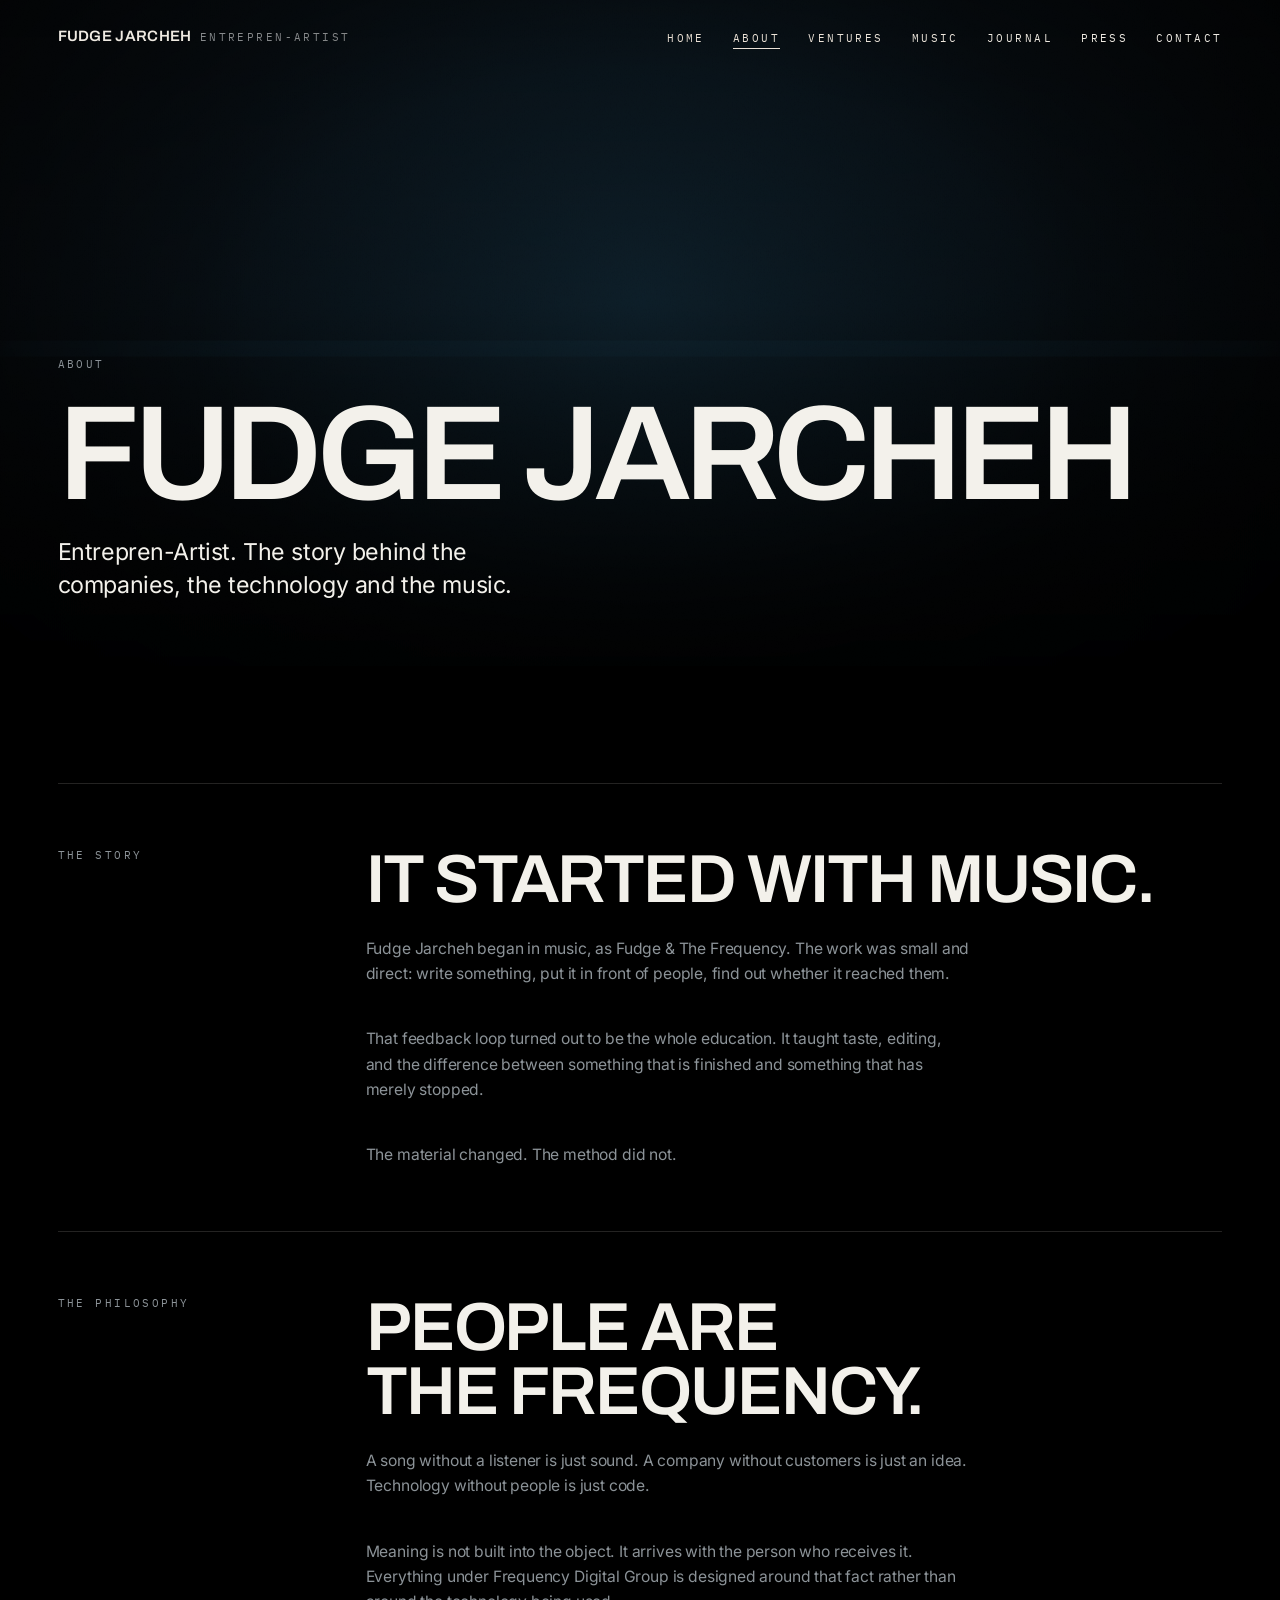
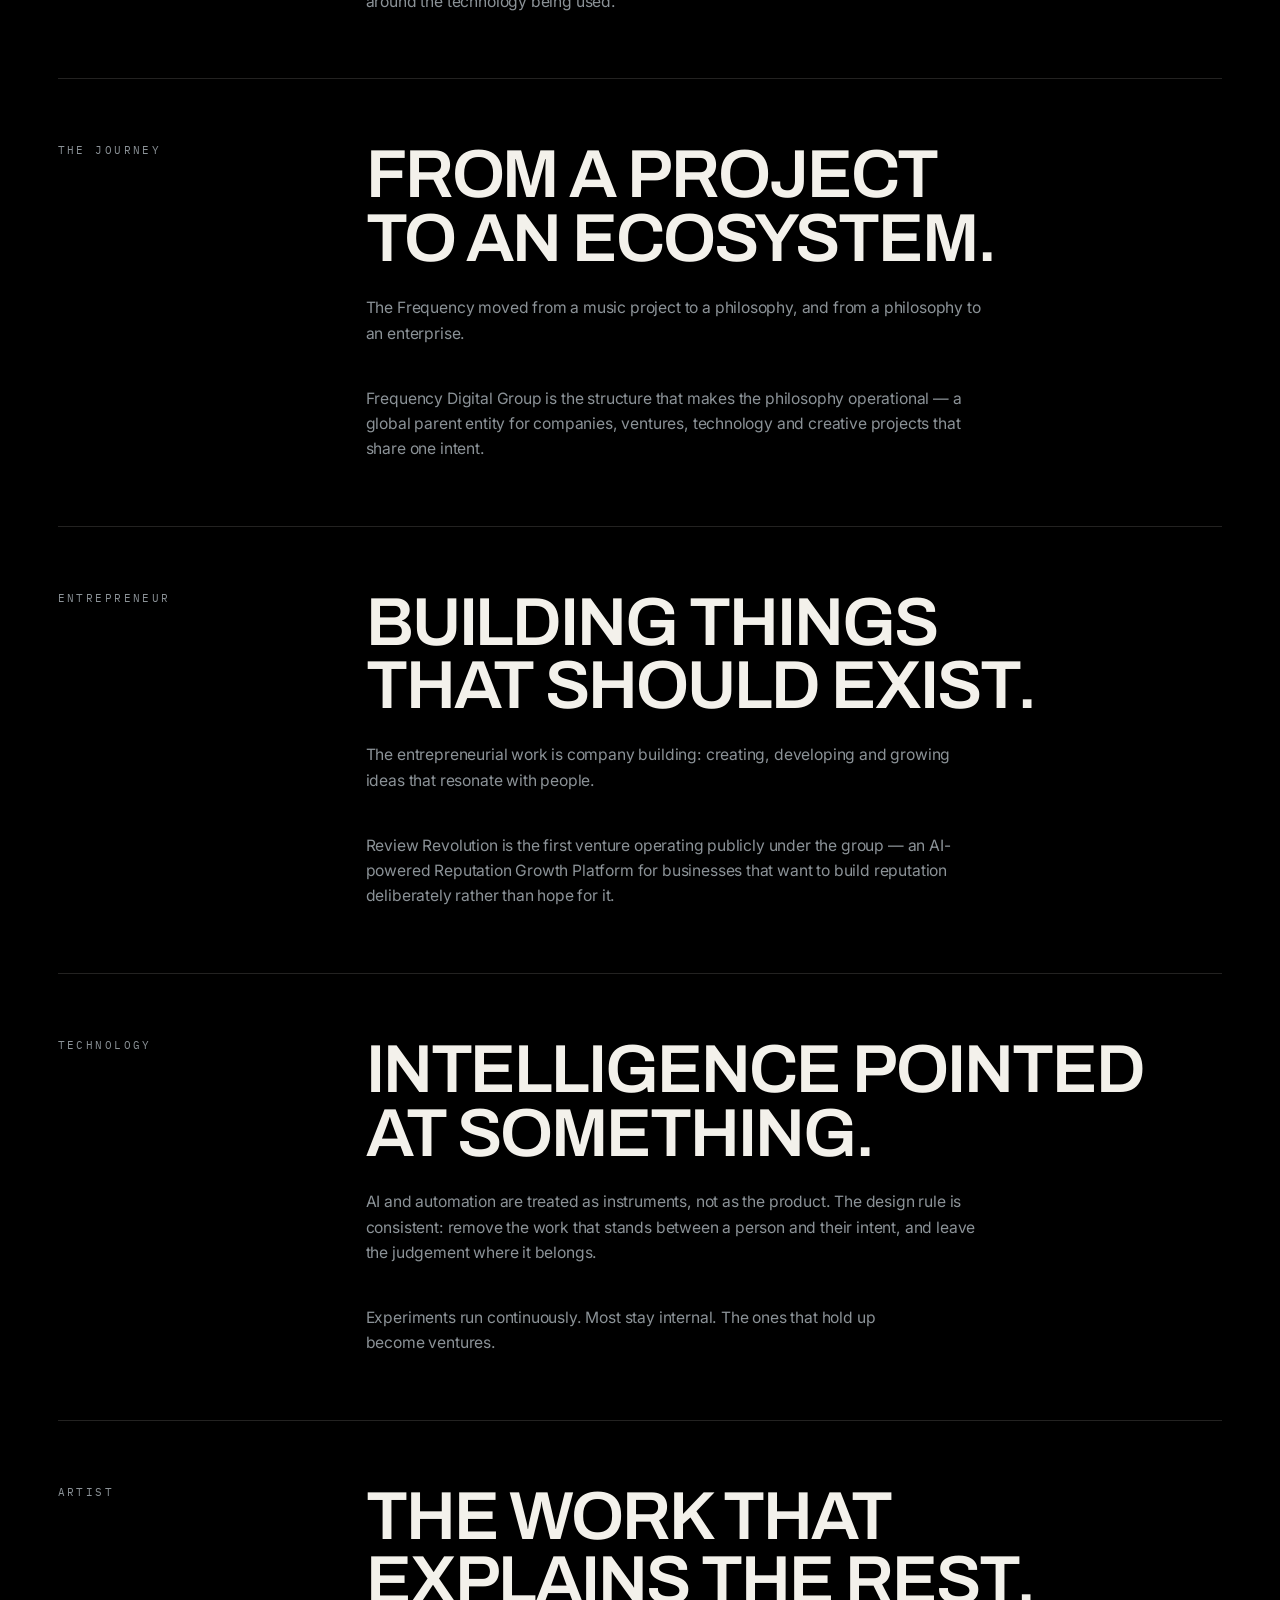
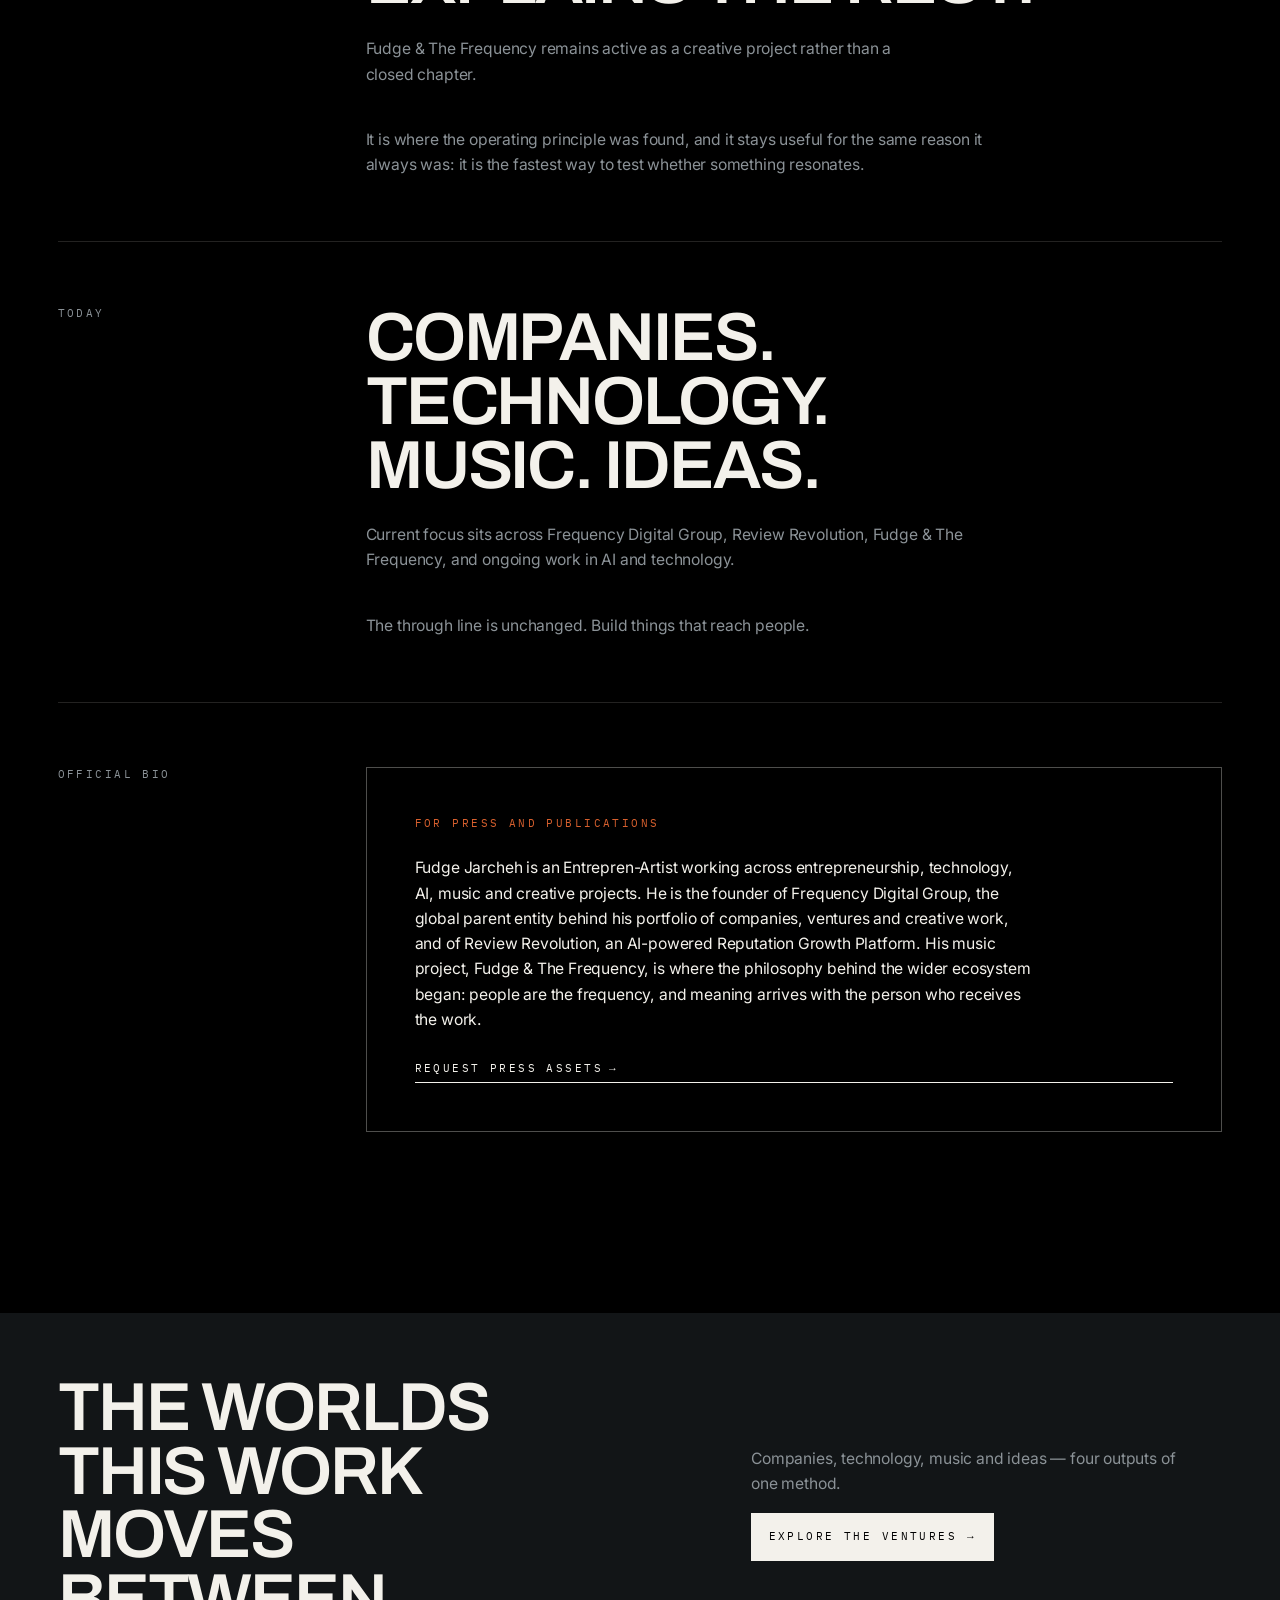
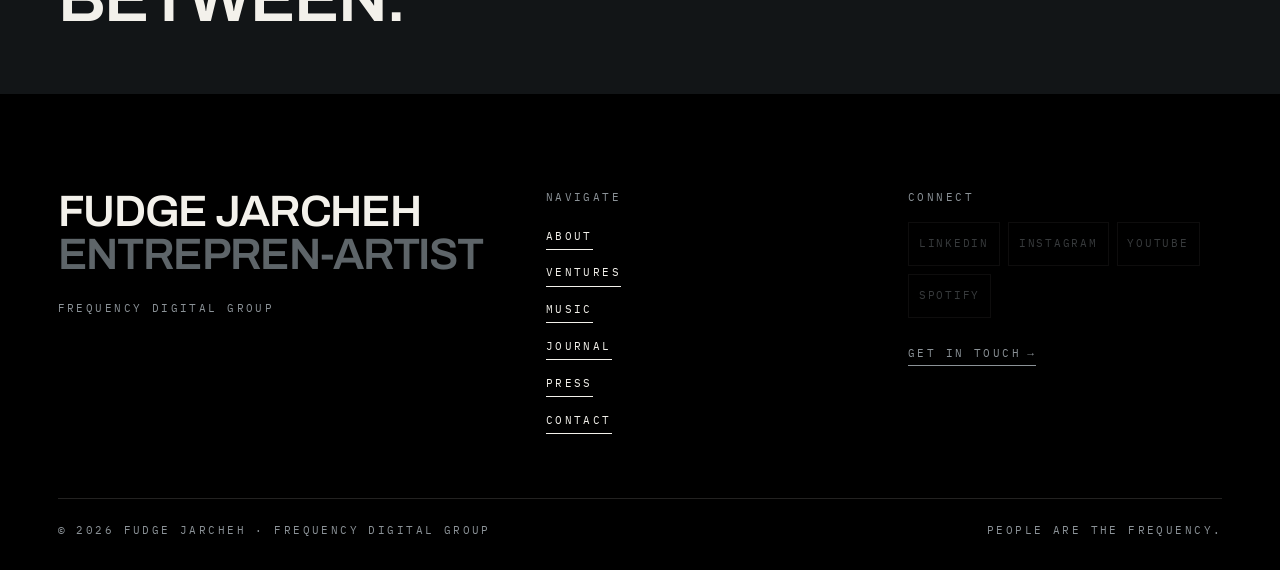
==== pages/about.html @ c8c9bfc3 "Build fudgejarcheh.com: cinematic scroll-driven site A complete static implementation of the FudgeJa" ====
<!DOCTYPE html>
<html lang="en">
<head>
<meta charset="utf-8">
<meta name="viewport" content="width=device-width, initial-scale=1, viewport-fit=cover">
<title>About — Fudge Jarcheh | Entrepren-Artist</title>
<meta name="description" content="The editorial biography of Fudge Jarcheh: the story, the philosophy, the journey from music to Frequency Digital Group, and the work happening today.">
<link rel="canonical" href="https://fudgejarcheh.com/pages/about.html">
<meta name="theme-color" content="#000000">

<meta property="og:type" content="website">
<meta property="og:site_name" content="Fudge Jarcheh">
<meta property="og:title" content="About — Fudge Jarcheh | Entrepren-Artist">
<meta property="og:description" content="The editorial biography of Fudge Jarcheh: the story, the philosophy, the journey from music to Frequency Digital Group, and the work happening today.">
<meta property="og:url" content="https://fudgejarcheh.com/pages/about.html">
<meta property="og:image" content="https://fudgejarcheh.com/assets/images/head-about.svg">
<meta name="twitter:card" content="summary_large_image">
<meta name="twitter:title" content="About — Fudge Jarcheh | Entrepren-Artist">
<meta name="twitter:description" content="The editorial biography of Fudge Jarcheh: the story, the philosophy, the journey from music to Frequency Digital Group, and the work happening today.">
<meta name="twitter:image" content="https://fudgejarcheh.com/assets/images/head-about.svg">

<link rel="icon" href="../assets/icons/favicon.svg" type="image/svg+xml">
<link rel="apple-touch-icon" href="../assets/icons/mark.svg">
<link rel="manifest" href="../site.webmanifest">

<link rel="preload" as="font" type="font/woff2" href="../assets/fonts/archivo-latin.woff2" crossorigin>
<link rel="preload" as="font" type="font/woff2" href="../assets/fonts/inter-latin.woff2" crossorigin>
<link rel="stylesheet" href="../css/fonts.css">

<link rel="stylesheet" href="../css/tokens.css">
<link rel="stylesheet" href="../css/base.css">
<link rel="stylesheet" href="../css/cinema.css">
<link rel="stylesheet" href="../css/components.css">
<script type="application/ld+json">
{"@context":"https://schema.org","@type":"ProfilePage","mainEntity":{"@type":"Person","name":"Fudge Jarcheh","jobTitle":"Entrepren-Artist","url":"https://fudgejarcheh.com/","description":"Entrepren-Artist working across entrepreneurship, technology, AI, music and creative projects.","worksFor":{"@type":"Organization","name":"Frequency Digital Group"}}}
</script>
</head>
<body>

<a class="skip-link" href="#main">Skip to content</a>
<div class="grain" aria-hidden="true"></div>

<header class="nav" data-nav></header>

<main id="main">
<section class="pagehead" aria-labelledby="page-title">
  <div class="pagehead__bg" data-parallax="0.10">
    <img src="../assets/images/head-about.svg" alt="Cool blue light crossing a dark field, split by a single horizontal band." loading="eager" fetchpriority="high" decoding="async" width="1920" height="1200">
  </div>
  <div class="pagehead__inner wrap">
    <p class="t-meta">About</p>
    <h1 class="t-display" id="page-title" data-split="lines" style="margin-block:var(--s-5)">Fudge Jarcheh</h1>
    <p class="t-lead">Entrepren-Artist. The story behind the companies, the technology and the music.</p>
  </div>
</section>

<section class="section">
  <div class="wrap">
      <section class="chapter" id="story">
    <div class="chapter__label"><p class="t-meta">The Story</p></div>
    <div class="chapter__body">
      <h2 class="t-h2" data-reveal>It started with music.</h2>
      <p class="t-body" data-reveal>Fudge Jarcheh began in music, as Fudge &amp; The Frequency. The work was small and direct: write something, put it in front of people, find out whether it reached them.</p><p class="t-body" data-reveal>That feedback loop turned out to be the whole education. It taught taste, editing, and the difference between something that is finished and something that has merely stopped.</p><p class="t-body" data-reveal>The material changed. The method did not.</p>
    </div>
  </section>
  <section class="chapter" id="philosophy">
    <div class="chapter__label"><p class="t-meta">The Philosophy</p></div>
    <div class="chapter__body">
      <h2 class="t-h2" data-reveal>People are the frequency.</h2>
      <p class="t-body" data-reveal>A song without a listener is just sound. A company without customers is just an idea. Technology without people is just code.</p><p class="t-body" data-reveal>Meaning is not built into the object. It arrives with the person who receives it. Everything under Frequency Digital Group is designed around that fact rather than around the technology being used.</p>
    </div>
  </section>
  <section class="chapter" id="journey">
    <div class="chapter__label"><p class="t-meta">The Journey</p></div>
    <div class="chapter__body">
      <h2 class="t-h2" data-reveal>From a project to an ecosystem.</h2>
      <p class="t-body" data-reveal>The Frequency moved from a music project to a philosophy, and from a philosophy to an enterprise.</p><p class="t-body" data-reveal>Frequency Digital Group is the structure that makes the philosophy operational — a global parent entity for companies, ventures, technology and creative projects that share one intent.</p>
    </div>
  </section>
  <section class="chapter" id="entrepreneur">
    <div class="chapter__label"><p class="t-meta">Entrepreneur</p></div>
    <div class="chapter__body">
      <h2 class="t-h2" data-reveal>Building things that should exist.</h2>
      <p class="t-body" data-reveal>The entrepreneurial work is company building: creating, developing and growing ideas that resonate with people.</p><p class="t-body" data-reveal>Review Revolution is the first venture operating publicly under the group — an AI-powered Reputation Growth Platform for businesses that want to build reputation deliberately rather than hope for it.</p>
    </div>
  </section>
  <section class="chapter" id="technology">
    <div class="chapter__label"><p class="t-meta">Technology</p></div>
    <div class="chapter__body">
      <h2 class="t-h2" data-reveal>Intelligence pointed at something.</h2>
      <p class="t-body" data-reveal>AI and automation are treated as instruments, not as the product. The design rule is consistent: remove the work that stands between a person and their intent, and leave the judgement where it belongs.</p><p class="t-body" data-reveal>Experiments run continuously. Most stay internal. The ones that hold up become ventures.</p>
    </div>
  </section>
  <section class="chapter" id="artist">
    <div class="chapter__label"><p class="t-meta">Artist</p></div>
    <div class="chapter__body">
      <h2 class="t-h2" data-reveal>The work that explains the rest.</h2>
      <p class="t-body" data-reveal>Fudge &amp; The Frequency remains active as a creative project rather than a closed chapter.</p><p class="t-body" data-reveal>It is where the operating principle was found, and it stays useful for the same reason it always was: it is the fastest way to test whether something resonates.</p>
    </div>
  </section>
  <section class="chapter" id="today">
    <div class="chapter__label"><p class="t-meta">Today</p></div>
    <div class="chapter__body">
      <h2 class="t-h2" data-reveal>Companies. Technology. Music. Ideas.</h2>
      <p class="t-body" data-reveal>Current focus sits across Frequency Digital Group, Review Revolution, Fudge &amp; The Frequency, and ongoing work in AI and technology.</p><p class="t-body" data-reveal>The through line is unchanged. Build things that reach people.</p>
    </div>
  </section>

    <div class="chapter" id="official-bio">
      <div class="chapter__label"><p class="t-meta">Official Bio</p></div>
      <div class="chapter__body">
        <div class="bio-box" data-reveal>
          <p class="t-meta t-meta--accent">For press and publications</p>
          <p class="t-body" style="color:var(--fg)">Fudge Jarcheh is an Entrepren-Artist working across entrepreneurship, technology, AI, music and creative projects. He is the founder of Frequency Digital Group, the global parent entity behind his portfolio of companies, ventures and creative work, and of Review Revolution, an AI-powered Reputation Growth Platform. His music project, Fudge &amp; The Frequency, is where the philosophy behind the wider ecosystem began: people are the frequency, and meaning arrives with the person who receives the work.</p>
          <a class="link" href="contact.html" data-mail="Press">Request press assets <span aria-hidden="true">&#8594;</span></a>
        </div>
      </div>
    </div>
  </div>
</section>

<section class="section section--tight surface-charcoal">
  <div class="wrap">
    <div class="grid" style="align-items:center">
      <h2 class="t-h2" style="grid-column:1 / span 6" data-reveal>The worlds this work moves between.</h2>
      <div style="grid-column:8 / span 5;display:grid;gap:var(--s-4);justify-items:start" data-reveal>
        <p class="t-body">Companies, technology, music and ideas — four outputs of one method.</p>
        <a class="btn" href="ventures.html">Explore the ventures <span class="btn__arrow" aria-hidden="true">&#8594;</span></a>
      </div>
    </div>
  </div>
</section>

</main>

<footer class="footer" data-footer></footer>

<script src="../data/content.js"></script>
<script src="../js/engine.js" defer></script>
<script src="../js/site.js" defer></script>
</body>
</html>
---- css/fonts.css ----
/* ============================================================
   FUDGE JARCHEH — SELF-HOSTED TYPEFACES
   Archivo and Inter (variable, full weight axis) and IBM Plex
   Mono — all SIL Open Font License 1.1. Latin + latin-ext
   subsets only, served from this project so the site carries no
   external font dependency and costs no extra connection on
   first paint. font-display: swap keeps text visible throughout.
   ============================================================ */

/* Archivo 100 900 — latin-ext */
@font-face {
  font-family: 'Archivo';
  font-style: normal;
  font-weight: 100 900;
  font-stretch: 100%;
  font-display: swap;
  src: url(../assets/fonts/archivo-latin-ext.woff2) format('woff2');
  unicode-range: U+0100-02BA, U+02BD-02C5, U+02C7-02CC, U+02CE-02D7, U+02DD-02FF, U+0304, U+0308, U+0329, U+1D00-1DBF, U+1E00-1E9F, U+1EF2-1EFF, U+2020, U+20A0-20AB, U+20AD-20C0, U+2113, U+2C60-2C7F, U+A720-A7FF;
}

/* Archivo 100 900 — latin */
@font-face {
  font-family: 'Archivo';
  font-style: normal;
  font-weight: 100 900;
  font-stretch: 100%;
  font-display: swap;
  src: url(../assets/fonts/archivo-latin.woff2) format('woff2');
  unicode-range: U+0000-00FF, U+0131, U+0152-0153, U+02BB-02BC, U+02C6, U+02DA, U+02DC, U+0304, U+0308, U+0329, U+2000-206F, U+20AC, U+2122, U+2191, U+2193, U+2212, U+2215, U+FEFF, U+FFFD;
}

/* IBM Plex Mono 400 — latin-ext */
@font-face {
  font-family: 'IBM Plex Mono';
  font-style: normal;
  font-weight: 400;
  font-display: swap;
  src: url(../assets/fonts/ibm-plex-mono-latin-ext.woff2) format('woff2');
  unicode-range: U+0100-02BA, U+02BD-02C5, U+02C7-02CC, U+02CE-02D7, U+02DD-02FF, U+0304, U+0308, U+0329, U+1D00-1DBF, U+1E00-1E9F, U+1EF2-1EFF, U+2020, U+20A0-20AB, U+20AD-20C0, U+2113, U+2C60-2C7F, U+A720-A7FF;
}

/* IBM Plex Mono 400 — latin */
@font-face {
  font-family: 'IBM Plex Mono';
  font-style: normal;
  font-weight: 400;
  font-display: swap;
  src: url(../assets/fonts/ibm-plex-mono-latin.woff2) format('woff2');
  unicode-range: U+0000-00FF, U+0131, U+0152-0153, U+02BB-02BC, U+02C6, U+02DA, U+02DC, U+0304, U+0308, U+0329, U+2000-206F, U+20AC, U+2122, U+2191, U+2193, U+2212, U+2215, U+FEFF, U+FFFD;
}

/* Inter 100 900 — latin-ext */
@font-face {
  font-family: 'Inter';
  font-style: normal;
  font-weight: 100 900;
  font-display: swap;
  src: url(../assets/fonts/inter-latin-ext.woff2) format('woff2');
  unicode-range: U+0100-02BA, U+02BD-02C5, U+02C7-02CC, U+02CE-02D7, U+02DD-02FF, U+0304, U+0308, U+0329, U+1D00-1DBF, U+1E00-1E9F, U+1EF2-1EFF, U+2020, U+20A0-20AB, U+20AD-20C0, U+2113, U+2C60-2C7F, U+A720-A7FF;
}

/* Inter 100 900 — latin */
@font-face {
  font-family: 'Inter';
  font-style: normal;
  font-weight: 100 900;
  font-display: swap;
  src: url(../assets/fonts/inter-latin.woff2) format('woff2');
  unicode-range: U+0000-00FF, U+0131, U+0152-0153, U+02BB-02BC, U+02C6, U+02DA, U+02DC, U+0304, U+0308, U+0329, U+2000-206F, U+20AC, U+2122, U+2191, U+2193, U+2212, U+2215, U+FEFF, U+FFFD;
}
---- css/tokens.css ----
/* ============================================================
   FUDGE JARCHEH — DESIGN TOKENS
   One coherent colour, type, spacing, motion and depth system.
   ============================================================ */

:root {
  /* ---- Colour: monochrome core -------------------------- */
  --ink:            #000000;
  --ink-90:         #060708;
  --ink-80:         #0B0D0F;
  --charcoal:       #121517;
  --charcoal-2:     #1B1F22;
  --charcoal-3:     #24292D;
  --grey:           #5E6569;
  --grey-2:         #8B9297;
  --grey-3:         #B4BABE;
  --paper:          #F3F1EB;
  --paper-2:        #E6E2D9;
  --paper-3:        #D3CEC3;

  /* ---- Colour: lighting language (imagery, not UI) ------ */
  --ember:          #D8602E;   /* warm rim light */
  --ember-soft:     #E68A5C;
  --signal:         #2C6B8F;   /* deep cinematic blue */
  --signal-deep:    #0E2433;

  /* ---- Semantic ----------------------------------------- */
  --bg:             var(--ink);
  --bg-raised:      var(--charcoal);
  --fg:             var(--paper);
  --fg-muted:       var(--grey-2);
  --fg-faint:       var(--grey);
  --rule:           rgba(243, 241, 235, 0.14);
  --rule-strong:    rgba(243, 241, 235, 0.32);
  --accent:         var(--ember);

  /* Inverted (paper) surfaces */
  --bg-inv:         var(--paper);
  --fg-inv:         var(--ink);
  --fg-inv-muted:   #4A4F53;
  --rule-inv:       rgba(0, 0, 0, 0.16);

  /* ---- Typography --------------------------------------- */
  --font-display: "Archivo", "Helvetica Neue", Helvetica, Arial, sans-serif;
  --font-body:    "Inter", "Helvetica Neue", Helvetica, Arial, sans-serif;
  --font-mono:    "IBM Plex Mono", ui-monospace, SFMono-Regular, Menlo, monospace;

  /* Fluid scale — display is deliberately oversized */
  --t-mega:    clamp(3.4rem, 15.5vw, 15rem);
  --t-display: clamp(2.75rem, 10.5vw, 9.5rem);
  --t-h1:      clamp(2.4rem, 7.6vw, 6.75rem);
  --t-h2:      clamp(1.9rem, 5.4vw, 4.25rem);
  --t-h3:      clamp(1.35rem, 3vw, 2.25rem);
  --t-h4:      clamp(1.1rem, 1.9vw, 1.4rem);
  --t-lead:    clamp(1.05rem, 1.85vw, 1.45rem);
  --t-body:    clamp(0.975rem, 1.05vw, 1.0625rem);
  --t-small:   0.875rem;
  --t-meta:    0.6875rem;

  --lh-display: 0.86;
  --lh-head:    0.94;
  --lh-body:    1.62;

  --tr-display: -0.045em;   /* tight editorial tracking */
  --tr-head:    -0.03em;
  --tr-body:    -0.011em;
  --tr-meta:    0.22em;     /* wide technical caps */

  /* ---- Space (8px rhythm) -------------------------------- */
  --s-1:  0.25rem;  --s-2:  0.5rem;   --s-3:  0.75rem;  --s-4:  1rem;
  --s-5:  1.5rem;   --s-6:  2rem;     --s-7:  3rem;     --s-8:  4rem;
  --s-9:  6rem;     --s-10: 8rem;     --s-11: 12rem;    --s-12: 16rem;

  --section-y: clamp(5rem, 13vh, 11rem);

  /* ---- Measure & gutters -------------------------------- */
  --gutter:     clamp(1.25rem, 4.5vw, 4.5rem);
  --max:        1680px;
  --max-text:   62ch;
  --max-narrow: 46ch;

  /* ---- Radius / border / shadow -------------------------- */
  --r-0: 0px;
  --r-1: 2px;
  --r-2: 4px;
  --border: 1px solid var(--rule);
  --shadow-plate: 0 40px 120px -40px rgba(0, 0, 0, 0.9);
  --shadow-lift:  0 24px 70px -28px rgba(0, 0, 0, 0.85);

  /* ---- Motion ------------------------------------------- */
  --dur-1: 240ms;
  --dur-2: 520ms;
  --dur-3: 900ms;
  --dur-4: 1400ms;
  --ease:       cubic-bezier(0.22, 0.61, 0.36, 1);
  --ease-out:   cubic-bezier(0.16, 1, 0.3, 1);
  --ease-inout: cubic-bezier(0.65, 0, 0.35, 1);
  --ease-film:  cubic-bezier(0.33, 0, 0.12, 1);

  /* ---- Depth (z) ---------------------------------------- */
  --z-stage: 1;
  --z-copy: 4;
  --z-chrome: 40;
  --z-nav: 60;
  --z-menu: 80;
  --z-cursor: 100;

  /* ---- Engine-driven (set by js/engine.js) --------------- */
  --p: 0;      /* scene progress 0..1 */
  --q: 0;      /* ranged element progress 0..1 */
  --vel: 0;    /* smoothed scroll velocity -1..1 */
  --vh: 1vh;   /* stable viewport unit on mobile */

  /* ---- Film grain texture (inline, no binary asset) ------ */
  --grain-url: url("data:image/svg+xml,%3Csvg xmlns='http://www.w3.org/2000/svg' width='220' height='220'%3E%3Cfilter id='n'%3E%3CfeTurbulence type='fractalNoise' baseFrequency='0.82' numOctaves='4' stitchTiles='stitch'/%3E%3CfeColorMatrix type='saturate' values='0'/%3E%3C/filter%3E%3Crect width='220' height='220' filter='url(%23n)'/%3E%3C/svg%3E");
}

/* Tablet / mobile refinements */
@media (max-width: 900px) {
  :root {
    --section-y: clamp(4rem, 10vh, 7rem);
    --tr-display: -0.035em;
  }
}
---- css/base.css ----
/* ============================================================
   FUDGE JARCHEH — BASE / TYPE / LAYOUT / COMPONENTS
   ============================================================ */

*, *::before, *::after { box-sizing: border-box; }

html {
  -webkit-text-size-adjust: 100%;
  scroll-behavior: smooth;
  background: var(--ink);
}
@media (prefers-reduced-motion: reduce) { html { scroll-behavior: auto; } }

body {
  margin: 0;
  background: var(--bg);
  color: var(--fg);
  font-family: var(--font-body);
  font-size: var(--t-body);
  line-height: var(--lh-body);
  letter-spacing: var(--tr-body);
  font-synthesis-weight: none;
  -webkit-font-smoothing: antialiased;
  -moz-osx-font-smoothing: grayscale;
  overflow-x: clip;
}

/* Lock scroll when the mobile menu is open */
body.is-locked { overflow: hidden; }

img, video, svg, canvas { display: block; max-width: 100%; }
img, video { height: auto; }

h1, h2, h3, h4, h5, h6, p, figure, blockquote, ul, ol, dl { margin: 0; }
ul, ol { padding: 0; list-style: none; }

a { color: inherit; text-decoration: none; }

button, input, textarea, select {
  font: inherit; color: inherit; background: none;
  border: 0; margin: 0; border-radius: 0;
}
button { cursor: pointer; }

::selection { background: var(--paper); color: var(--ink); }

/* Visible, unmistakable keyboard focus */
:focus-visible {
  outline: 2px solid var(--ember);
  outline-offset: 3px;
}
:focus:not(:focus-visible) { outline: none; }

.skip-link {
  position: fixed; top: var(--s-4); left: var(--s-4);
  z-index: 200;
  padding: var(--s-3) var(--s-5);
  background: var(--paper); color: var(--ink);
  font-family: var(--font-mono);
  font-size: var(--t-meta); letter-spacing: var(--tr-meta);
  text-transform: uppercase;
  transform: translateY(-200%);
}
.skip-link:focus { transform: translateY(0); }

.u-visually-hidden {
  position: absolute !important; width: 1px; height: 1px;
  padding: 0; margin: -1px; overflow: hidden;
  clip: rect(0 0 0 0); clip-path: inset(50%); white-space: nowrap;
}

/* ============================================================
   TYPOGRAPHY
   ============================================================ */

.t-mega, .t-display, .t-h1, .t-h2, .t-h3 {
  font-family: var(--font-display);
  font-weight: 600;
  line-height: var(--lh-display);
  letter-spacing: var(--tr-display);
  text-transform: uppercase;
  text-wrap: balance;
}
.t-mega    { font-size: var(--t-mega); }
.t-display { font-size: var(--t-display); }
.t-h1      { font-size: var(--t-h1); }
.t-h2      { font-size: var(--t-h2); line-height: var(--lh-head); letter-spacing: var(--tr-head); }
.t-h3      { font-size: var(--t-h3); line-height: 1.06; letter-spacing: var(--tr-head); font-weight: 500; }

.t-h4 {
  font-family: var(--font-display);
  font-size: var(--t-h4); font-weight: 500;
  line-height: 1.2; letter-spacing: -0.02em;
  text-transform: uppercase;
}

/* Eyebrow / metadata — wide technical caps */
.t-meta {
  font-family: var(--font-mono);
  font-size: var(--t-meta);
  font-weight: 400;
  line-height: 1.4;
  letter-spacing: var(--tr-meta);
  text-transform: uppercase;
  color: var(--fg-muted);
}
.t-meta--accent { color: var(--ember); }

.t-lead {
  font-size: var(--t-lead);
  line-height: 1.42;
  letter-spacing: -0.018em;
  color: var(--fg);
  max-width: 34ch;
  text-wrap: pretty;
}

.t-body { max-width: var(--max-text); color: var(--fg-muted); text-wrap: pretty; }
.t-body + .t-body { margin-top: var(--s-4); }
.t-body strong, .t-body b { color: var(--fg); font-weight: 500; }

.t-num {
  font-family: var(--font-mono);
  font-size: var(--t-meta);
  letter-spacing: 0.14em;
  color: var(--fg-faint);
  font-variant-numeric: tabular-nums;
}

/* Thin editorial rule */
.rule { height: 1px; background: var(--rule); border: 0; width: 100%; }

/* ============================================================
   LAYOUT
   ============================================================ */

.wrap {
  width: 100%;
  max-width: var(--max);
  margin-inline: auto;
  padding-inline: var(--gutter);
}
.wrap--flush { padding-inline: 0; }

.section { padding-block: var(--section-y); position: relative; }
.section--tight { padding-block: clamp(3rem, 7vh, 6rem); }
.section--flush { padding-block: 0; }

/* 12-column editorial grid */
.grid {
  display: grid;
  grid-template-columns: repeat(12, minmax(0, 1fr));
  gap: var(--s-6) var(--s-5);
}
@media (max-width: 900px) {
  .grid { grid-template-columns: repeat(6, minmax(0, 1fr)); gap: var(--s-5) var(--s-4); }
}

.section-head {
  display: flex; align-items: baseline; justify-content: space-between;
  gap: var(--s-5); flex-wrap: wrap;
  padding-bottom: var(--s-5);
  border-bottom: var(--border);
  margin-bottom: var(--s-8);
}

/* Inverted (paper) surface */
.surface-paper {
  background: var(--bg-inv); color: var(--fg-inv);
  --fg: var(--fg-inv);
  --fg-muted: var(--fg-inv-muted);
  --fg-faint: #6C7175;
  --rule: var(--rule-inv);
  --rule-strong: rgba(0,0,0,0.3);
}
.surface-charcoal { background: var(--charcoal); }
.surface-black { background: var(--ink); }

/* ============================================================
   FILM GRAIN + VIGNETTE (site-wide atmosphere)
   ============================================================ */

.grain {
  position: fixed; inset: -50%;
  z-index: 55;
  pointer-events: none;
  opacity: 0.038;
  background-image: var(--grain-url);
  background-size: 220px 220px;
  will-change: transform;
  animation: grain-shift 6s steps(6) infinite;
  mix-blend-mode: overlay;
}
@keyframes grain-shift {
  0%   { transform: translate(0,0); }
  20%  { transform: translate(-4%, 3%); }
  40%  { transform: translate(3%, -4%); }
  60%  { transform: translate(-3%, -3%); }
  80%  { transform: translate(4%, 2%); }
  100% { transform: translate(0,0); }
}

/* ============================================================
   NAVIGATION
   ============================================================ */

.nav {
  position: fixed; inset: 0 0 auto 0;
  z-index: var(--z-nav);
  display: flex; align-items: center; justify-content: space-between;
  gap: var(--s-5);
  padding: var(--s-5) var(--gutter);
  mix-blend-mode: difference;
  transition: transform var(--dur-2) var(--ease), opacity var(--dur-2) var(--ease);
}
.nav.is-hidden { transform: translateY(-102%); opacity: 0; }
.nav.is-solid { mix-blend-mode: normal; }

.nav__brand {
  font-family: var(--font-display);
  font-size: 0.9375rem; font-weight: 600;
  letter-spacing: 0.02em; text-transform: uppercase;
  color: var(--paper);
  display: inline-flex; align-items: baseline; gap: 0.55em;
  white-space: nowrap;
}
.nav__brand span {
  font-family: var(--font-mono);
  font-size: var(--t-meta); font-weight: 400;
  letter-spacing: var(--tr-meta); color: var(--grey-2);
}
@media (max-width: 560px) { .nav__brand span { display: none; } }

.nav__list { display: flex; align-items: center; gap: clamp(1rem, 2.2vw, 2.25rem); }
.nav__link {
  font-family: var(--font-mono);
  font-size: var(--t-meta); letter-spacing: var(--tr-meta);
  text-transform: uppercase; color: var(--paper);
  position: relative; padding-block: 0.35em;
  transition: opacity var(--dur-1) var(--ease);
}
.nav__link::after {
  content: ""; position: absolute; left: 0; bottom: 0;
  width: 100%; height: 1px; background: currentColor;
  transform: scaleX(0); transform-origin: right;
  transition: transform var(--dur-2) var(--ease-out);
}
.nav__link:hover::after,
.nav__link:focus-visible::after { transform: scaleX(1); transform-origin: left; }
.nav__link[aria-current="page"] { color: var(--paper); }
.nav__link[aria-current="page"]::after { transform: scaleX(1); }

@media (max-width: 900px) { .nav__desktop { display: none; } }

.nav__toggle {
  display: none;
  width: 46px; height: 46px;
  align-items: center; justify-content: center;
  margin-right: -10px;
}
@media (max-width: 900px) { .nav__toggle { display: inline-flex; } }
.nav__toggle span {
  display: block; position: relative;
  width: 24px; height: 1px; background: var(--paper);
  transition: transform var(--dur-2) var(--ease-out), background var(--dur-1) linear;
}
.nav__toggle span::before,
.nav__toggle span::after {
  content: ""; position: absolute; left: 0;
  width: 24px; height: 1px; background: var(--paper);
  transition: transform var(--dur-2) var(--ease-out);
}
.nav__toggle span::before { top: -7px; }
.nav__toggle span::after  { top: 7px; }
.nav__toggle[aria-expanded="true"] span { background: transparent; }
.nav__toggle[aria-expanded="true"] span::before { transform: translateY(7px) rotate(45deg); }
.nav__toggle[aria-expanded="true"] span::after  { transform: translateY(-7px) rotate(-45deg); }

/* Full-screen mobile menu */
.menu {
  position: fixed; inset: 0; z-index: var(--z-menu);
  background: var(--ink);
  display: grid; grid-template-rows: 1fr auto;
  padding: calc(var(--s-9) + var(--s-5)) var(--gutter) var(--s-7);
  clip-path: inset(0 0 100% 0);
  transition: clip-path 760ms var(--ease-film);
  visibility: hidden;
}
.menu.is-open { clip-path: inset(0 0 0 0); visibility: visible; }

.menu__list { display: flex; flex-direction: column; justify-content: center; gap: 0.15em; }
.menu__item { overflow: hidden; }
.menu__link {
  display: block;
  font-family: var(--font-display);
  font-size: clamp(2.25rem, 11vw, 4.5rem);
  font-weight: 600; line-height: 1.06;
  letter-spacing: var(--tr-display); text-transform: uppercase;
  padding-block: 0.08em;
  transform: translateY(110%);
  transition: transform 700ms var(--ease-out);
}
.menu.is-open .menu__link { transform: translateY(0); }
.menu.is-open .menu__item:nth-child(1) .menu__link { transition-delay: 90ms; }
.menu.is-open .menu__item:nth-child(2) .menu__link { transition-delay: 145ms; }
.menu.is-open .menu__item:nth-child(3) .menu__link { transition-delay: 200ms; }
.menu.is-open .menu__item:nth-child(4) .menu__link { transition-delay: 255ms; }
.menu.is-open .menu__item:nth-child(5) .menu__link { transition-delay: 310ms; }
.menu.is-open .menu__item:nth-child(6) .menu__link { transition-delay: 365ms; }
.menu.is-open .menu__item:nth-child(7) .menu__link { transition-delay: 420ms; }
.menu__link[aria-current="page"] { color: var(--fg-faint); }

.menu__foot {
  display: flex; flex-wrap: wrap; gap: var(--s-4) var(--s-5);
  justify-content: space-between; align-items: center;
  padding-top: var(--s-5); border-top: var(--border);
  opacity: 0; transition: opacity var(--dur-3) var(--ease) 420ms;
}
.menu.is-open .menu__foot { opacity: 1; }

/* ============================================================
   BUTTONS / LINKS
   ============================================================ */

.btn {
  --btn-fg: var(--ink);
  --btn-bg: var(--paper);
  position: relative; display: inline-flex; align-items: center; gap: 0.9em;
  min-height: 48px;
  padding: 0.95em 1.6em;
  background: var(--btn-bg); color: var(--btn-fg);
  font-family: var(--font-mono);
  font-size: var(--t-meta); letter-spacing: var(--tr-meta);
  text-transform: uppercase; white-space: nowrap;
  overflow: hidden; isolation: isolate;
  transition: color var(--dur-2) var(--ease);
}
.btn::before {
  content: ""; position: absolute; inset: 0; z-index: -1;
  background: var(--ink);
  transform: translateY(101%);
  transition: transform var(--dur-2) var(--ease-out);
}
.btn:hover, .btn:focus-visible { color: var(--paper); }
.btn:hover::before, .btn:focus-visible::before { transform: translateY(0); }
.btn__arrow { transition: transform var(--dur-2) var(--ease-out); }
.btn:hover .btn__arrow { transform: translateX(4px); }

.btn--ghost {
  --btn-bg: transparent; --btn-fg: var(--fg);
  border: 1px solid var(--rule-strong);
}
.btn--ghost::before { background: var(--paper); }
.btn--ghost:hover, .btn--ghost:focus-visible { color: var(--ink); }

.btn--ember { --btn-bg: var(--ember); --btn-fg: var(--ink); }

/* Underlined editorial link */
.link {
  display: inline-flex; align-items: center; gap: 0.55em;
  font-family: var(--font-mono);
  font-size: var(--t-meta); letter-spacing: var(--tr-meta);
  text-transform: uppercase;
  padding-block: 0.4em;
  background-image: linear-gradient(currentColor, currentColor);
  background-size: 100% 1px; background-repeat: no-repeat;
  background-position: 0 100%;
  transition: background-size var(--dur-2) var(--ease-out), color var(--dur-1) var(--ease);
}
.link:hover, .link:focus-visible { background-size: 0% 1px; background-position: 100% 100%; }

/* Intentional empty state for content that does not exist yet */
.is-pending {
  color: var(--fg-faint);
  cursor: not-allowed;
  background-image: none;
}
.is-pending::after {
  content: "SOON";
  font-size: 0.5625rem; letter-spacing: 0.18em;
  padding: 0.25em 0.5em; margin-left: 0.2em;
  border: 1px solid var(--rule); color: var(--fg-faint);
}

/* ============================================================
   FOOTER
   ============================================================ */

.footer { background: var(--ink); padding-top: var(--s-9); padding-bottom: var(--s-6); }
.footer__top {
  display: grid; gap: var(--s-7);
  grid-template-columns: 1.4fr 1fr 1fr;
  padding-bottom: var(--s-8); border-bottom: var(--border);
}
@media (max-width: 900px) { .footer__top { grid-template-columns: 1fr; gap: var(--s-6); } }

.footer__mark {
  font-family: var(--font-display);
  font-size: clamp(1.75rem, 4vw, 2.75rem);
  font-weight: 600; text-transform: uppercase;
  letter-spacing: var(--tr-head); line-height: 0.98;
}
.footer__col h3 { margin-bottom: var(--s-4); }
.footer__col li + li { margin-top: 0.55em; }

.footer__bottom {
  display: flex; flex-wrap: wrap; gap: var(--s-4) var(--s-6);
  justify-content: space-between; align-items: center;
  padding-top: var(--s-5);
}

.social { display: flex; flex-wrap: wrap; gap: var(--s-2); }
.social a, .social span {
  display: inline-flex; align-items: center; justify-content: center;
  min-width: 44px; min-height: 44px; padding-inline: 0.9em;
  border: var(--border);
  font-family: var(--font-mono); font-size: var(--t-meta);
  letter-spacing: 0.16em; text-transform: uppercase;
  color: var(--fg-muted);
  transition: color var(--dur-1) var(--ease), border-color var(--dur-1) var(--ease), background var(--dur-1) var(--ease);
}
.social a:hover, .social a:focus-visible {
  color: var(--ink); background: var(--paper); border-color: var(--paper);
}
.social span { opacity: 0.4; cursor: not-allowed; }

/* ============================================================
   CARDS / EDITORIAL COMPONENTS
   ============================================================ */

.card {
  position: relative; display: flex; flex-direction: column;
  gap: var(--s-4);
  padding-top: var(--s-5);
  border-top: 1px solid var(--rule);
  transition: border-color var(--dur-2) var(--ease);
}
.card:hover { border-color: var(--rule-strong); }
.card__media {
  position: relative; overflow: hidden;
  aspect-ratio: 4 / 5; background: var(--charcoal);
}
.card__media > * {
  width: 100%; height: 100%; object-fit: cover;
  transition: transform 1200ms var(--ease-out), filter 900ms var(--ease);
}
.card:hover .card__media > * { transform: scale(1.045); }
.card__title { text-wrap: balance; }
.card__meta { display: flex; gap: var(--s-4); flex-wrap: wrap; align-items: baseline; }

/* Whole-card link target */
.card__link::after { content: ""; position: absolute; inset: 0; }

/* Media wrapper with cinematic treatment */
.plate {
  position: relative; overflow: hidden;
  background: var(--ink-80);
}
.plate > img, .plate > video, .plate > svg, .plate > canvas {
  width: 100%; height: 100%; object-fit: cover;
}
.plate--vignette::after {
  content: ""; position: absolute; inset: 0; z-index: 3; pointer-events: none;
  background:
    radial-gradient(120% 90% at 50% 45%, transparent 32%, rgba(0,0,0,0.55) 100%),
    linear-gradient(to top, rgba(0,0,0,0.6), transparent 42%);
}

/* Letterbox bars for film sections */
.letterbox::before, .letterbox::after {
  content: ""; position: absolute; left: 0; right: 0;
  height: clamp(18px, 5vh, 54px);
  background: var(--ink); z-index: 6; pointer-events: none;
}
.letterbox::before { top: 0; }
.letterbox::after  { bottom: 0; }

/* ============================================================
   FORMS
   ============================================================ */

.field { display: flex; flex-direction: column; gap: var(--s-2); }
.field label {
  font-family: var(--font-mono); font-size: var(--t-meta);
  letter-spacing: var(--tr-meta); text-transform: uppercase;
  color: var(--fg-muted);
}
.field .req { color: var(--ember); }
.field input, .field textarea, .field select {
  width: 100%; padding: 0.95em 0; min-height: 48px;
  border-bottom: 1px solid var(--rule);
  color: var(--fg); font-size: 1rem;
  transition: border-color var(--dur-2) var(--ease);
}
.field select {
  appearance: none; cursor: pointer;
  background-image: linear-gradient(45deg, transparent 50%, currentColor 50%),
                    linear-gradient(135deg, currentColor 50%, transparent 50%);
  background-position: right 4px center, right 0px center;
  background-size: 5px 5px, 5px 5px; background-repeat: no-repeat;
}
.field select option { background: var(--charcoal); color: var(--paper); }
.field textarea { resize: vertical; min-height: 140px; line-height: 1.6; }
.field input:focus, .field textarea:focus, .field select:focus { border-color: var(--paper); }
.field input::placeholder, .field textarea::placeholder { color: var(--fg-faint); }

.field .error {
  font-family: var(--font-mono); font-size: var(--t-meta);
  letter-spacing: 0.1em; color: var(--ember); min-height: 1.2em;
}
.field.has-error input,
.field.has-error textarea,
.field.has-error select { border-color: var(--ember); }

.form-note { color: var(--fg-faint); font-size: var(--t-small); max-width: 48ch; }

.form-success {
  border: 1px solid var(--rule-strong);
  padding: var(--s-6);
  display: flex; flex-direction: column; gap: var(--s-4);
  align-items: flex-start;
}

/* ============================================================
   SCROLL CHROME — progress rail + chapter counter
   ============================================================ */

.chrome {
  position: fixed; right: var(--gutter); bottom: var(--s-6);
  z-index: var(--z-chrome);
  display: flex; align-items: center; gap: var(--s-3);
  pointer-events: none; mix-blend-mode: difference;
}
@media (max-width: 700px) { .chrome { display: none; } }

.chrome__rail {
  width: 1px; height: clamp(80px, 14vh, 140px);
  background: rgba(243,241,235,0.22); position: relative; overflow: hidden;
}
.chrome__rail i {
  position: absolute; inset: 0; background: var(--paper);
  transform: scaleY(var(--scrolled, 0)); transform-origin: top;
}
.chrome__count { font-family: var(--font-mono); font-size: var(--t-meta); letter-spacing: 0.16em; color: var(--paper); }

/* Custom cursor — desktop pointer devices only */
.cursor {
  position: fixed; top: 0; left: 0; z-index: var(--z-cursor);
  width: 34px; height: 34px; margin: -17px 0 0 -17px;
  border: 1px solid rgba(243,241,235,0.6); border-radius: 50%;
  pointer-events: none; mix-blend-mode: difference;
  opacity: 0;
  transition: opacity var(--dur-2) var(--ease), width var(--dur-2) var(--ease-out),
              height var(--dur-2) var(--ease-out), margin var(--dur-2) var(--ease-out),
              background var(--dur-2) var(--ease);
}
.cursor.is-active { opacity: 1; }
.cursor.is-hover {
  width: 64px; height: 64px; margin: -32px 0 0 -32px;
  background: rgba(243,241,235,0.14);
}
@media (hover: none), (pointer: coarse) { .cursor { display: none; } }

/* ============================================================
   PAGE HEADER (interior pages)
   ============================================================ */

.pagehead {
  position: relative;
  min-height: clamp(58vh, 74svh, 90vh);
  display: flex; align-items: flex-end;
  padding-bottom: var(--s-8);
  overflow: hidden;
}
.pagehead__bg { position: absolute; inset: -9% 0; height: 118%; z-index: 0; }
.pagehead__bg > * { width: 100%; height: 100%; object-fit: cover; }
.pagehead__bg::after {
  content: ""; position: absolute; inset: 0;
  background: linear-gradient(to top, var(--ink) 2%, rgba(0,0,0,0.35) 55%, rgba(0,0,0,0.55));
}
.pagehead__inner { position: relative; z-index: 2; width: 100%; }
---- css/cinema.css ----
/* ============================================================
   FUDGE JARCHEH — CINEMA
   Scroll-driven motion. The engine writes --p (scene progress),
   --q (ranged element progress) and --vel (velocity); CSS does
   the rest, so animation stays on the compositor.
   ============================================================ */

/* ---------- Scenes: a tall scroll track + a pinned stage ----- */

.scene {
  position: relative;
  /* --scene-len is the scroll distance in viewport heights */
  height: calc(var(--scene-len, 3) * 100 * var(--vh));
}

.scene__stage {
  position: sticky;
  top: 0;
  height: 100svh;
  height: calc(100 * var(--vh));
  overflow: hidden;
  display: grid;
  place-items: center;
  isolation: isolate;
}

/* Layer inside a stage */
.layer {
  position: absolute; inset: 0;
  display: grid; place-items: center;
  will-change: transform, opacity;
}
.layer--media { z-index: var(--z-stage); }
.layer--copy  { z-index: var(--z-copy); pointer-events: none; }
.layer--copy a, .layer--copy button { pointer-events: auto; }

/* ---------- Scroll-driven primitives -------------------------
   Each reads --q (0..1) for the element's own scroll range.
   -------------------------------------------------------------- */

/* Slow cinematic push-in / pull-out */
[data-anim~="zoom-in"] {
  transform: scale(calc(var(--from, 1) + (var(--to, 1.16) - var(--from, 1)) * var(--q)));
}
[data-anim~="zoom-out"] {
  transform: scale(calc(var(--from, 1.16) - (var(--from, 1.16) - var(--to, 1)) * var(--q)));
}

/* Vertical drift (parallax within a pinned stage) */
[data-anim~="rise"]  { transform: translate3d(0, calc(var(--dist, 12vh) * var(--q) * -1), 0); }
[data-anim~="sink"]  { transform: translate3d(0, calc(var(--dist, 12vh) * var(--q)), 0); }
[data-anim~="enter"] { transform: translate3d(0, calc(var(--dist, 12vh) * (1 - var(--q))), 0); }
[data-anim~="pan-x"] { transform: translate3d(calc(var(--dist, 8vw) * (var(--q) - 0.5) * 2), 0, 0); }

/* Opacity envelope: in, hold, out */
[data-anim~="fade-in"]  { opacity: var(--q); }
[data-anim~="fade-out"] { opacity: calc(1 - var(--q)); }
[data-anim~="fade-through"] {
  /* fades up over the first third, holds, fades away over the last third */
  opacity: clamp(0, min(var(--q) * 3, (1 - var(--q)) * 3), 1);
}

/* Focus pull */
[data-anim~="blur-out"] { filter: blur(calc(var(--q) * var(--amt, 14px))); }
[data-anim~="blur-in"]  { filter: blur(calc((1 - var(--q)) * var(--amt, 14px))); }

/* Masking reveal — a film wipe */
[data-anim~="wipe-up"]   { clip-path: inset(calc((1 - var(--q)) * 100%) 0 0 0); }
[data-anim~="wipe-down"] { clip-path: inset(0 0 calc((1 - var(--q)) * 100%) 0); }
[data-anim~="iris"] {
  clip-path: circle(calc(6% + var(--q) * 88%) at 50% 50%);
}

/* Letter-spacing bloom on big type */
[data-anim~="track"] {
  letter-spacing: calc(var(--tr-display) + (1 - var(--q)) * 0.05em);
}

/* Horizontal rail (The Evolution, desktop) */
[data-anim~="rail"] {
  transform: translate3d(calc(var(--q) * (100vw - 100%) ), 0, 0);
}

/* Combine transforms safely by nesting: outer does translate, inner scale */
.xf { will-change: transform; }

/* ---------- Parallax outside pinned scenes -------------------- */
/* Engine writes --y (px) from element position in the viewport. */
[data-parallax] {
  transform: translate3d(0, var(--y, 0px), 0);
  will-change: transform;
}

/* ---------- Reveal on enter (IntersectionObserver) ------------ */

[data-reveal] {
  --rv-y: 26px;
  opacity: 0;
  transform: translate3d(0, var(--rv-y), 0);
  transition:
    opacity var(--dur-3) var(--ease-out),
    transform var(--dur-3) var(--ease-out),
    clip-path var(--dur-3) var(--ease-out),
    filter var(--dur-3) var(--ease-out);
  transition-delay: var(--rv-d, 0ms);
}
[data-reveal].is-in { opacity: 1; transform: translate3d(0, 0, 0); }

/* Film wipe. The clip lands on the MEDIA, never on the observed
   element: an element clipped to zero area never reports as
   intersecting, so clipping the observer target deadlocks the
   reveal and the image stays hidden forever. */
[data-reveal="mask"] { opacity: 1; transform: none; }
[data-reveal="mask"] > img,
[data-reveal="mask"] > video,
[data-reveal="mask"] > svg,
[data-reveal="mask"] > canvas {
  clip-path: inset(0 0 100% 0);
  transform: scale(1.06);
  transition: clip-path 1100ms var(--ease-out), transform 1400ms var(--ease-out);
  transition-delay: var(--rv-d, 0ms);
}
[data-reveal="mask"].is-in > img,
[data-reveal="mask"].is-in > video,
[data-reveal="mask"].is-in > svg,
[data-reveal="mask"].is-in > canvas {
  clip-path: inset(0 0 0% 0);
  transform: scale(1);
}

[data-reveal="scale"] {
  transform: scale(1.08); opacity: 0;
}
[data-reveal="scale"].is-in { transform: scale(1); opacity: 1; }

[data-reveal="blur"] { filter: blur(12px); opacity: 0; transform: none; }
[data-reveal="blur"].is-in { filter: blur(0); opacity: 1; }

/* Split-text line reveal — js/engine.js wraps each line */
.split { display: block; }
.split__line { display: block; overflow: hidden; }
.split__inner {
  display: block;
  transform: translate3d(0, 108%, 0);
  transition: transform 1000ms var(--ease-out);
  transition-delay: var(--d, 0ms);
}
.is-in .split__inner,
.split.is-in .split__inner { transform: translate3d(0, 0, 0); }

/* Word reveal */
.split__word { display: inline-block; overflow: hidden; vertical-align: top; }
.split__word > i {
  display: inline-block; font-style: inherit;
  transform: translate3d(0, 110%, 0);
  transition: transform 900ms var(--ease-out);
  transition-delay: var(--d, 0ms);
}
.is-in .split__word > i { transform: translate3d(0, 0, 0); }

/* ---------- Sequential statement stacks (manifesto) ----------- */

.statements { display: grid; place-items: center; text-align: center; }
.statement {
  grid-area: 1 / 1;
  max-width: 22ch;
  opacity: 0;
  transform: translate3d(0, 4vh, 0) scale(0.98);
  filter: blur(6px);
  transition: opacity 700ms var(--ease), transform 900ms var(--ease-out), filter 700ms var(--ease);
}
.statement.is-live {
  opacity: 1; transform: translate3d(0, 0, 0) scale(1); filter: blur(0);
}

/* ---------- Scroll cue ---------------------------------------- */

.cue {
  position: absolute; left: 50%; bottom: clamp(1.5rem, 4vh, 3rem);
  transform: translateX(-50%);
  display: flex; flex-direction: column; align-items: center; gap: var(--s-3);
  z-index: 8;
}
.cue__line {
  width: 1px; height: clamp(38px, 7vh, 64px);
  background: linear-gradient(to bottom, transparent, var(--paper));
  transform-origin: top;
  animation: cue-drop 2600ms var(--ease-inout) infinite;
}
@keyframes cue-drop {
  0%, 100% { transform: scaleY(0.25); opacity: 0.4; }
  45%      { transform: scaleY(1);    opacity: 1; }
  70%      { transform: scaleY(1);    opacity: 0; }
}

/* ---------- Media stage helpers ------------------------------- */

.stage-media {
  position: absolute; inset: -6%;      /* bleed so parallax never shows an edge */
  width: 112%; height: 112%;
}
.stage-media > img,
.stage-media > video,
.stage-media > svg { width: 100%; height: 100%; object-fit: cover; }

/* Depth layers: nearer layers move more */
.depth-1 { --dist: 4vh; }
.depth-2 { --dist: 9vh; }
.depth-3 { --dist: 16vh; }

/* Colour grade passes applied over media */
/* Uses ::before so it can sit under .plate--vignette's ::after
   rather than replacing it. */
.grade::before {
  content: ""; position: absolute; inset: 0; z-index: 2; pointer-events: none;
  mix-blend-mode: soft-light;
  background: linear-gradient(200deg, var(--signal) 0%, transparent 46%, var(--ember) 100%);
  opacity: 0.5;
}
.grade--cool::before { background: linear-gradient(180deg, var(--signal) 0%, transparent 70%); opacity: 0.55; }
.grade--warm::before { background: radial-gradient(80% 60% at 50% 60%, var(--ember) 0%, transparent 68%); opacity: 0.4; }

/* ---------- Marquee (used sparingly, on the philosophy band) --- */

.marquee { overflow: hidden; width: 100%; }
.marquee__track {
  display: flex; width: max-content;
  will-change: transform;
  /* engine nudges with --vel so it responds to scroll direction */
  animation: marquee 46s linear infinite;
}
.marquee__track > * { padding-inline: 0.5em; }
@keyframes marquee { to { transform: translate3d(-50%, 0, 0); } }

/* ---------- Horizontal evolution rail -------------------------- */

.rail { display: flex; align-items: stretch; height: 100%; will-change: transform; }
.rail__panel {
  flex: 0 0 clamp(320px, 46vw, 720px);
  padding: clamp(2rem, 5vw, 5rem) clamp(1.5rem, 3.5vw, 4rem);
  border-left: 1px solid var(--rule);
  display: flex; flex-direction: column; justify-content: space-between; gap: var(--s-7);
  position: relative;
}
.rail__panel:first-child { border-left: 0; }

/* ---------- Ecosystem diagram --------------------------------- */

.eco { width: 100%; height: auto; }
.eco .eco-node { transition: opacity 700ms var(--ease); }
.eco .eco-line {
  stroke-dasharray: var(--len, 300);
  stroke-dashoffset: calc(var(--len, 300) * (1 - var(--q, 0)));
}
.eco .eco-pulse { transform-box: fill-box; transform-origin: center; }

/* ============================================================
   REDUCED MOTION — everything resolves to its end state
   ============================================================ */

@media (prefers-reduced-motion: reduce) {
  *, *::before, *::after {
    animation-duration: 0.001ms !important;
    animation-iteration-count: 1 !important;
    transition-duration: 0.001ms !important;
    scroll-behavior: auto !important;
  }
  .scene { height: auto !important; }
  .scene__stage {
    position: relative; height: auto; min-height: auto;
    padding-block: var(--section-y);
    display: block; overflow: visible;
  }
  .layer { position: relative; inset: auto; display: block; }
  .layer--media { margin-bottom: var(--s-6); }
  .stage-media { position: relative; inset: auto; width: 100%; height: auto; aspect-ratio: 16 / 9; }

  [data-anim], [data-parallax] { transform: none !important; filter: none !important; }
  [data-anim~="fade-in"], [data-anim~="fade-out"], [data-anim~="fade-through"] { opacity: 1 !important; }
  [data-anim~="wipe-up"], [data-anim~="wipe-down"], [data-anim~="iris"] { clip-path: none !important; }
  [data-anim~="track"] { letter-spacing: var(--tr-display) !important; }
  [data-anim~="rail"] { transform: none !important; }

  [data-reveal] { opacity: 1 !important; transform: none !important; clip-path: none !important; filter: none !important; }
  [data-reveal="mask"] > * { clip-path: none !important; transform: none !important; }
  .split__inner, .split__word > i { transform: none !important; }
  .statement { position: static; opacity: 1 !important; transform: none !important; filter: none !important; margin-block: var(--s-6); }
  .statements { display: block; }

  .grain { animation: none; }
  .cue { display: none; }
  .marquee__track { animation: none; transform: none; }

  /* The horizontal rail becomes an honest vertical stack */
  .rail { flex-direction: column; }
  .rail__panel { flex: none; border-left: 0; border-top: 1px solid var(--rule); }
}

/* ============================================================
   MOBILE — designed interactions, not a stacked desktop
   ============================================================ */

@media (max-width: 900px) {
  /* Shorter scroll tracks so scenes do not feel endless on a phone */
  .scene { height: calc(var(--scene-len-m, var(--scene-len, 3)) * 100 * var(--vh)); }

  .rail__panel { flex-basis: 86vw; }

  /* Evolution: the pinned rail is replaced wholesale by a
     purpose-built vertical interaction — the scroll track goes too,
     so no empty space is left behind. */
  .scene.evolution { display: none; }
  .evolution__stack { display: block; }
}

@media (min-width: 901px) {
  .evolution__stack { display: none; }
}

/* Never let a horizontal section leak into the page scroll */
.no-overflow { overflow-x: clip; max-width: 100vw; }
---- css/components.css ----
/* ============================================================
   FUDGE JARCHEH — COMPONENTS
   Editorial blocks used across the homepage and interior pages.
   ============================================================ */

/* ---------- Hero -------------------------------------------- */

.hero { --scene-len: 2.1; --scene-len-m: 1.9; }
.hero__stage { background: var(--ink); }

.hero__copy {
  position: relative; z-index: 5;
  width: 100%;
  max-width: var(--max);
  margin-inline: auto;
  padding-inline: var(--gutter);
  display: grid; gap: var(--s-5);
  align-content: center;
  text-align: left;
}
.hero__eyebrow { display: flex; align-items: center; gap: var(--s-4); }
.hero__eyebrow::after { content: ""; flex: 1; height: 1px; background: var(--rule); max-width: 220px; }

.hero__name {
  font-size: var(--t-mega);
  margin-block: 0.02em -0.04em;
}
.hero__sub { display: grid; gap: var(--s-3); max-width: 46ch; }
.hero__motto {
  font-family: var(--font-display);
  font-size: clamp(0.95rem, 1.6vw, 1.2rem);
  font-weight: 500; text-transform: uppercase;
  letter-spacing: 0.06em; color: var(--ember);
}
.hero__actions { display: flex; flex-wrap: wrap; gap: var(--s-4); margin-top: var(--s-4); }

/* ---------- Introduction (two-column editorial) -------------- */

.intro__grid { align-items: start; }
.intro__portrait { grid-column: 1 / span 5; position: relative; }
.intro__body { grid-column: 7 / span 6; display: grid; gap: var(--s-6); }
@media (max-width: 900px) {
  .intro__portrait { grid-column: 1 / -1; }
  .intro__body { grid-column: 1 / -1; }
}
.intro__portrait .plate { aspect-ratio: 4 / 5; }
.intro__pull {
  font-family: var(--font-display);
  font-size: clamp(1.5rem, 3.4vw, 2.9rem);
  font-weight: 600; line-height: 1.02;
  letter-spacing: var(--tr-head); text-transform: uppercase;
  text-wrap: balance;
}
.intro__defn {
  border-left: 2px solid var(--ember);
  padding-left: var(--s-5);
  display: grid; gap: var(--s-2);
}

/* ---------- Ecosystem (Frequency Digital Group) -------------- */

.eco-wrap {
  position: relative;
  width: 100%; max-width: 1100px; margin-inline: auto;
  padding-block: var(--s-6);
}
.eco { overflow: visible; }
.eco text {
  font-family: var(--font-mono);
  font-size: 11px; letter-spacing: 0.16em;
  text-transform: uppercase; fill: var(--paper);
}
.eco text.eco-sub { fill: var(--grey-2); font-size: 9.5px; }
.eco .eco-box { fill: none; stroke: var(--rule-strong); }
.eco .eco-box--lead { stroke: var(--ember); }
.eco .eco-line { stroke: var(--rule-strong); stroke-width: 1; fill: none; }
.eco .eco-dot { fill: var(--ember); }

/* ---------- Venture ------------------------------------------ */

.venture { display: grid; gap: var(--s-7); grid-template-columns: 1.15fr 1fr; align-items: center; }
@media (max-width: 900px) { .venture { grid-template-columns: 1fr; gap: var(--s-6); } }
.venture__media { aspect-ratio: 16 / 11; }
.venture__body { display: grid; gap: var(--s-5); justify-items: start; }

.spec { display: grid; gap: var(--s-3); width: 100%; }
.spec > div {
  display: flex; gap: var(--s-4); justify-content: space-between;
  padding-block: var(--s-3); border-top: 1px solid var(--rule);
}
.spec dd { margin: 0; }

/* ---------- Origin / music film scene ------------------------ */

.origin { --scene-len: 3.4; --scene-len-m: 2.8; }

/* The three opening statements share ONE cell so each lands
   centred as the previous clears — stacked rows would push the
   first off the top of the stage. */
.origin__lines { display: grid; place-items: center; text-align: center; width: 100%; }
.origin__lines > p {
  grid-area: 1 / 1;
  max-width: 15ch;
  font-size: clamp(2.4rem, 8.4vw, 7.5rem);
  line-height: 0.96;
  padding-inline: var(--gutter);
}

/* ---------- People Are The Frequency ------------------------- */

.frequency { --scene-len: 4; --scene-len-m: 3.4; }
.frequency__stage { background: #000; }
/* Six fragments stacked in ONE cell, so each lands dead centre as
   the last one clears — a cut, not a list building down the page. */
.freq-words { display: grid; place-items: center; text-align: center; }
.freq-words span {
  grid-area: 1 / 1;
  font-family: var(--font-display);
  font-size: clamp(2.4rem, 9vw, 7rem);
  font-weight: 600; text-transform: uppercase;
  letter-spacing: var(--tr-display); line-height: 1;
  white-space: nowrap;
}

/* The resonance field behind the words */
.freq-field { z-index: 0; opacity: 0.7; }

/* ---------- Evolution ---------------------------------------- */

.evolution { --scene-len: 4.2; }
.evolution__stage { display: block; }
.evolution__head {
  position: absolute; top: 0; left: 0; right: 0; z-index: 5;
  padding: var(--s-8) var(--gutter) 0;
  display: flex; justify-content: space-between; align-items: baseline; gap: var(--s-5);
  pointer-events: none;
}
.evolution__rail { height: 100%; padding-top: clamp(7rem, 18vh, 12rem); }
.rail__index { margin-top: auto; color: var(--fg-faint); }

.evolution__stack { padding-block: var(--section-y); }
.stagecard {
  padding-block: var(--s-7);
  border-top: 1px solid var(--rule);
  display: grid; gap: var(--s-4);
}
.stagecard__head { display: flex; justify-content: space-between; gap: var(--s-4); }

/* ---------- Worlds ------------------------------------------- */

.worlds {
  display: grid; gap: var(--s-7) var(--s-5);
  grid-template-columns: repeat(4, minmax(0, 1fr));
}
@media (max-width: 1100px) { .worlds { grid-template-columns: repeat(2, minmax(0, 1fr)); } }
@media (max-width: 620px)  { .worlds { grid-template-columns: 1fr; } }

.world {
  --mx: 0; --my: 0;
  display: grid; gap: var(--s-5);
  align-content: start;
}
.world__media {
  aspect-ratio: 4 / 5; overflow: hidden;
  transform: perspective(900px)
             rotateY(calc(var(--mx) * 5deg))
             rotateX(calc(var(--my) * -5deg));
  transition: transform 700ms var(--ease-out);
}
.world__media img {
  transform: scale(1.06) translate3d(calc(var(--mx) * -14px), calc(var(--my) * -14px), 0);
  transition: transform 900ms var(--ease-out), filter 700ms var(--ease);
  filter: grayscale(0.45) contrast(1.05);
}
.world:hover .world__media img { filter: grayscale(0) contrast(1.08); }
.world__body { display: grid; gap: var(--s-3); justify-items: start; }
.world__body .t-body { font-size: var(--t-small); }

/* ---------- Currently building -------------------------------- */

.builds { display: grid; }
.build {
  display: grid; align-items: baseline; gap: var(--s-3) var(--s-5);
  grid-template-columns: auto 1fr auto;
  grid-template-areas: "num name status" ". note .";
  padding-block: var(--s-6);
  border-top: 1px solid var(--rule);
  transition: background 600ms var(--ease), padding-inline 600ms var(--ease);
}
.build:hover { background: rgba(243,241,235,0.035); }
.build .t-num  { grid-area: num; }
.build__name   { grid-area: name; }
.build__status { grid-area: status; color: var(--ember); white-space: nowrap; }
.build__note   { grid-area: note; }
@media (max-width: 620px) {
  .build { grid-template-columns: auto 1fr; grid-template-areas: "num name" ". status" ". note"; }
  .build__status { text-align: left; }
}

/* ---------- Journal / cards grid ------------------------------ */

.cards {
  display: grid; gap: var(--s-7) var(--s-5);
  grid-template-columns: repeat(3, minmax(0, 1fr));
}
@media (max-width: 900px) { .cards { grid-template-columns: 1fr; } }
.cards--2 { grid-template-columns: repeat(2, minmax(0, 1fr)); }
@media (max-width: 760px) { .cards--2 { grid-template-columns: 1fr; } }

/* ---------- Empty state --------------------------------------- */

.empty {
  display: grid; gap: var(--s-4); justify-items: start;
  padding: var(--s-7);
  border: 1px dashed var(--rule);
}
.empty .t-meta { color: var(--fg-faint); }

.press-group + .press-group { margin-top: var(--s-9); }

/* ---------- Manifesto ----------------------------------------- */

.manifesto { --scene-len: 5; --scene-len-m: 4.2; }
.manifesto__stage { background: var(--ink); }
.manifesto .statement {
  font-family: var(--font-display);
  font-size: clamp(1.75rem, 6vw, 4.75rem);
  font-weight: 600; line-height: 1.02;
  letter-spacing: var(--tr-head); text-transform: uppercase;
  padding-inline: var(--gutter);
}
.manifesto .statement:last-child { color: var(--ember); }

/* ---------- Marquee band -------------------------------------- */

.band {
  border-block: 1px solid var(--rule);
  padding-block: var(--s-5);
  overflow: hidden;
}
.band span {
  font-family: var(--font-display);
  font-size: clamp(1.5rem, 4vw, 3rem);
  font-weight: 600; text-transform: uppercase;
  letter-spacing: var(--tr-head);
  color: transparent;
  -webkit-text-stroke: 1px var(--rule-strong);
  white-space: nowrap;
}
.band span:nth-child(even) { color: var(--fg); -webkit-text-stroke: 0; }

/* ---------- Contact ------------------------------------------- */

.contact-grid { display: grid; grid-template-columns: 1fr 1.15fr; gap: var(--s-9); align-items: start; }
@media (max-width: 900px) { .contact-grid { grid-template-columns: 1fr; gap: var(--s-7); } }

.contact-form { display: grid; gap: var(--s-6); }
.contact-form .row { display: grid; grid-template-columns: 1fr 1fr; gap: var(--s-5); }
@media (max-width: 620px) { .contact-form .row { grid-template-columns: 1fr; } }

.routes { display: grid; gap: 0; }
.route {
  display: flex; align-items: center; justify-content: space-between; gap: var(--s-4);
  padding-block: var(--s-5);
  border-top: 1px solid var(--rule);
  transition: padding-left 500ms var(--ease);
}
.route:hover { padding-left: var(--s-3); }

/* ---------- Article page --------------------------------------- */

.article { max-width: 72ch; margin-inline: auto; }
.article__head { display: grid; gap: var(--s-5); padding-bottom: var(--s-7); border-bottom: 1px solid var(--rule); }
.article__meta { display: flex; flex-wrap: wrap; gap: var(--s-4); align-items: baseline; }
.article__body { padding-top: var(--s-7); display: grid; gap: var(--s-5); }
.article__body p {
  font-size: clamp(1.0625rem, 1.25vw, 1.1875rem);
  line-height: 1.72; color: var(--fg-muted);
}
.article__body p:first-child {
  font-size: clamp(1.2rem, 1.9vw, 1.5rem);
  line-height: 1.5; color: var(--fg); letter-spacing: -0.015em;
}
.article__foot {
  margin-top: var(--s-9); padding-top: var(--s-6);
  border-top: 1px solid var(--rule);
  display: flex; flex-wrap: wrap; gap: var(--s-5); justify-content: space-between; align-items: center;
}

/* ---------- About page ----------------------------------------- */

.chapter {
  display: grid; grid-template-columns: 260px 1fr; gap: var(--s-7);
  padding-block: var(--s-8);
  border-top: 1px solid var(--rule);
}
@media (max-width: 900px) { .chapter { grid-template-columns: 1fr; gap: var(--s-5); } }
.chapter__label { position: sticky; top: var(--s-9); align-self: start; }
@media (max-width: 900px) { .chapter__label { position: static; } }
.chapter__body { display: grid; gap: var(--s-5); }

.bio-box {
  border: 1px solid var(--rule-strong);
  padding: var(--s-7);
  display: grid; gap: var(--s-5);
}

/* ---------- Music page ------------------------------------------ */

.story { display: grid; gap: var(--s-5); max-width: var(--max-text); }
.story p:first-child {
  font-size: var(--t-lead); color: var(--fg); max-width: none; line-height: 1.45;
}

/* Reduced motion: stacked beats become a legible sequence. */
@media (prefers-reduced-motion: reduce) {
  .freq-words { display: flex; flex-wrap: wrap; justify-content: center; gap: 0.15em 0.5em; }
  .freq-words span { grid-area: auto; font-size: clamp(1.4rem, 5vw, 2.6rem); }
  .origin__lines { display: block; }
  .origin__lines > p { max-width: none; font-size: clamp(1.6rem, 5vw, 3rem); margin-block: var(--s-4); }
}
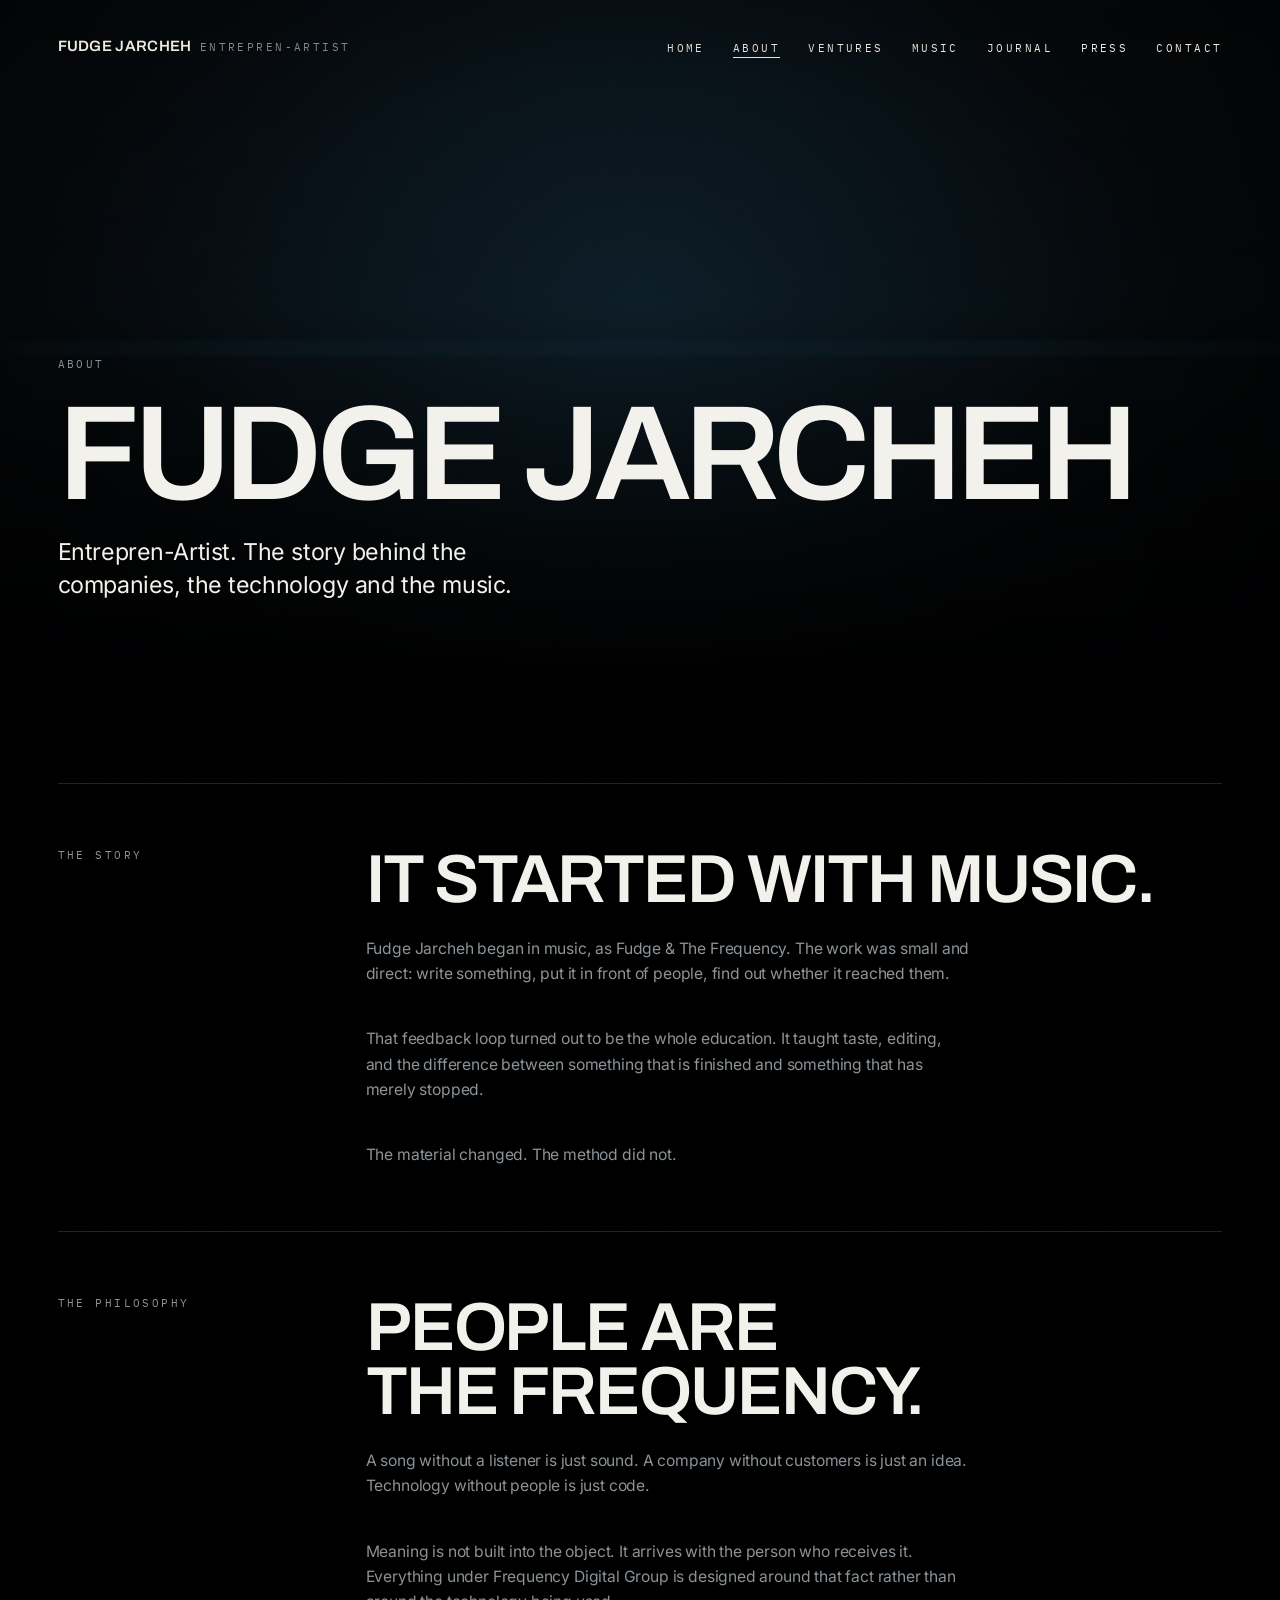
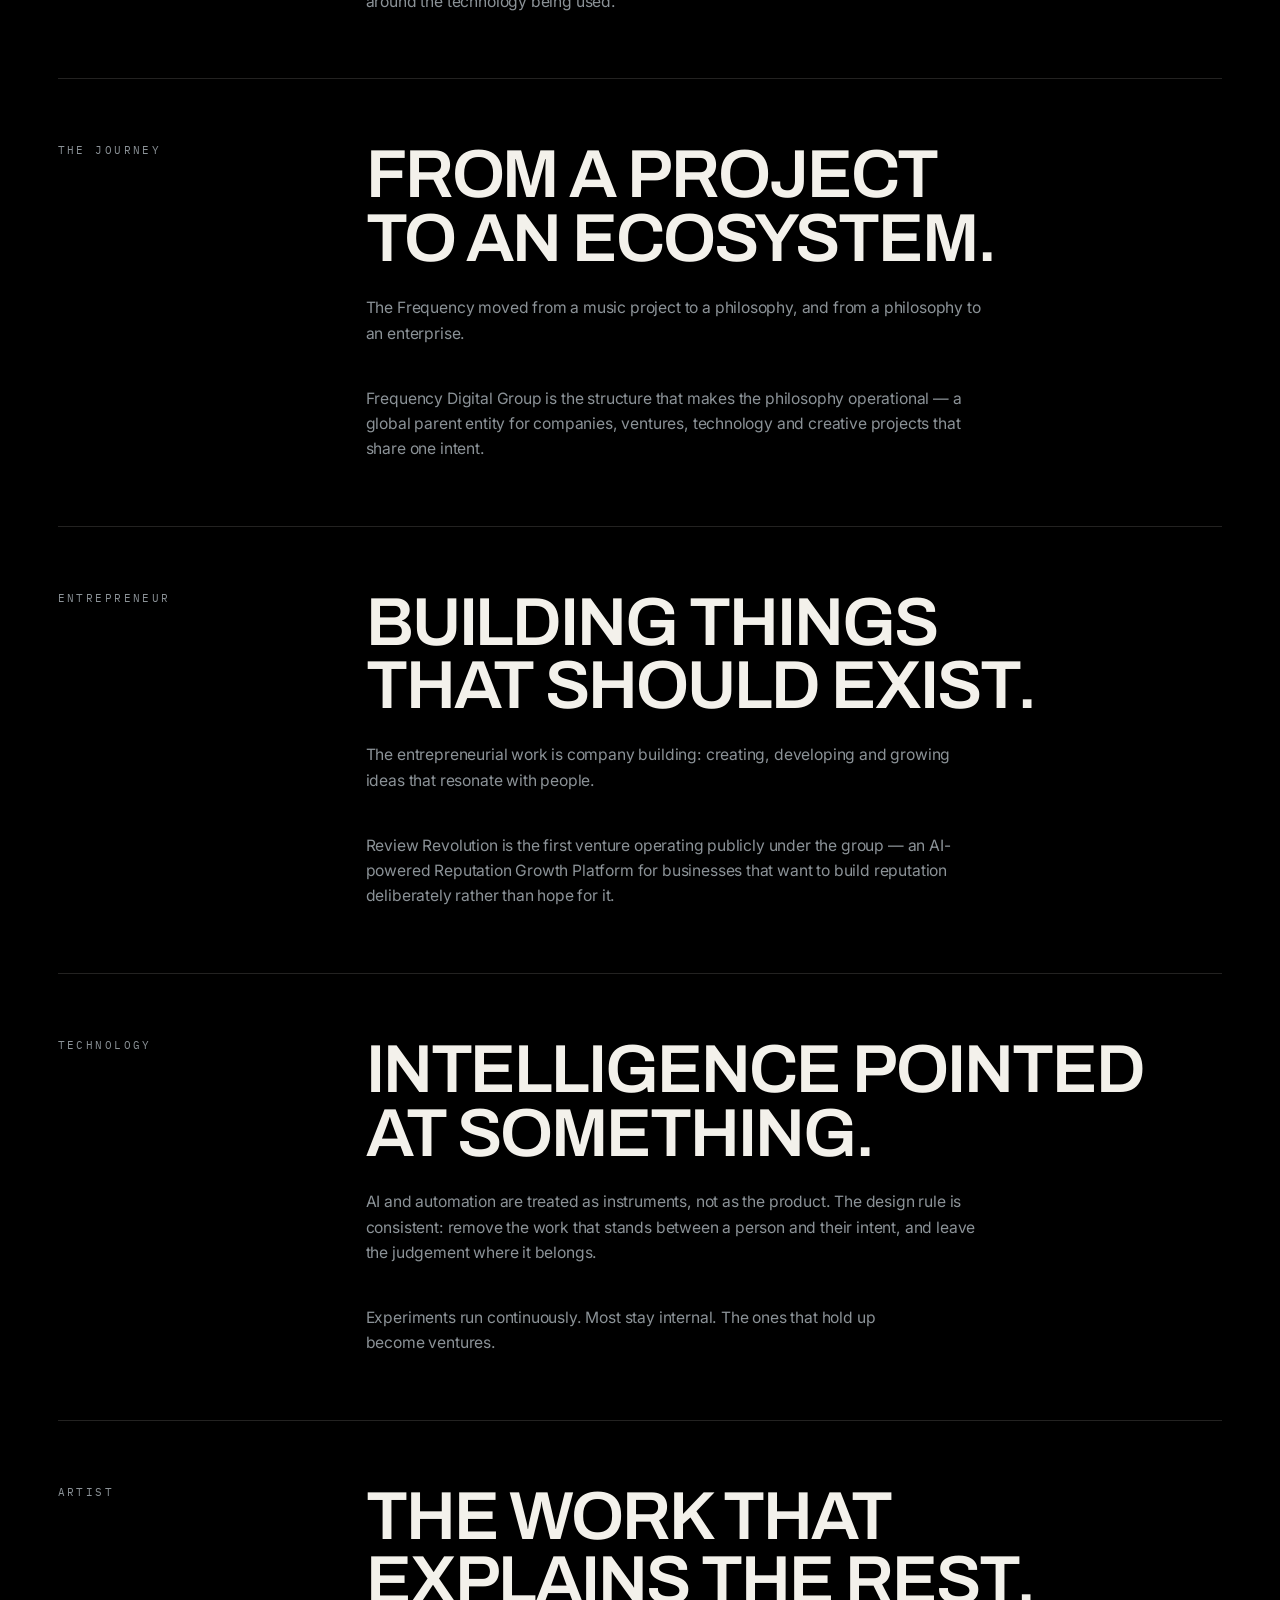
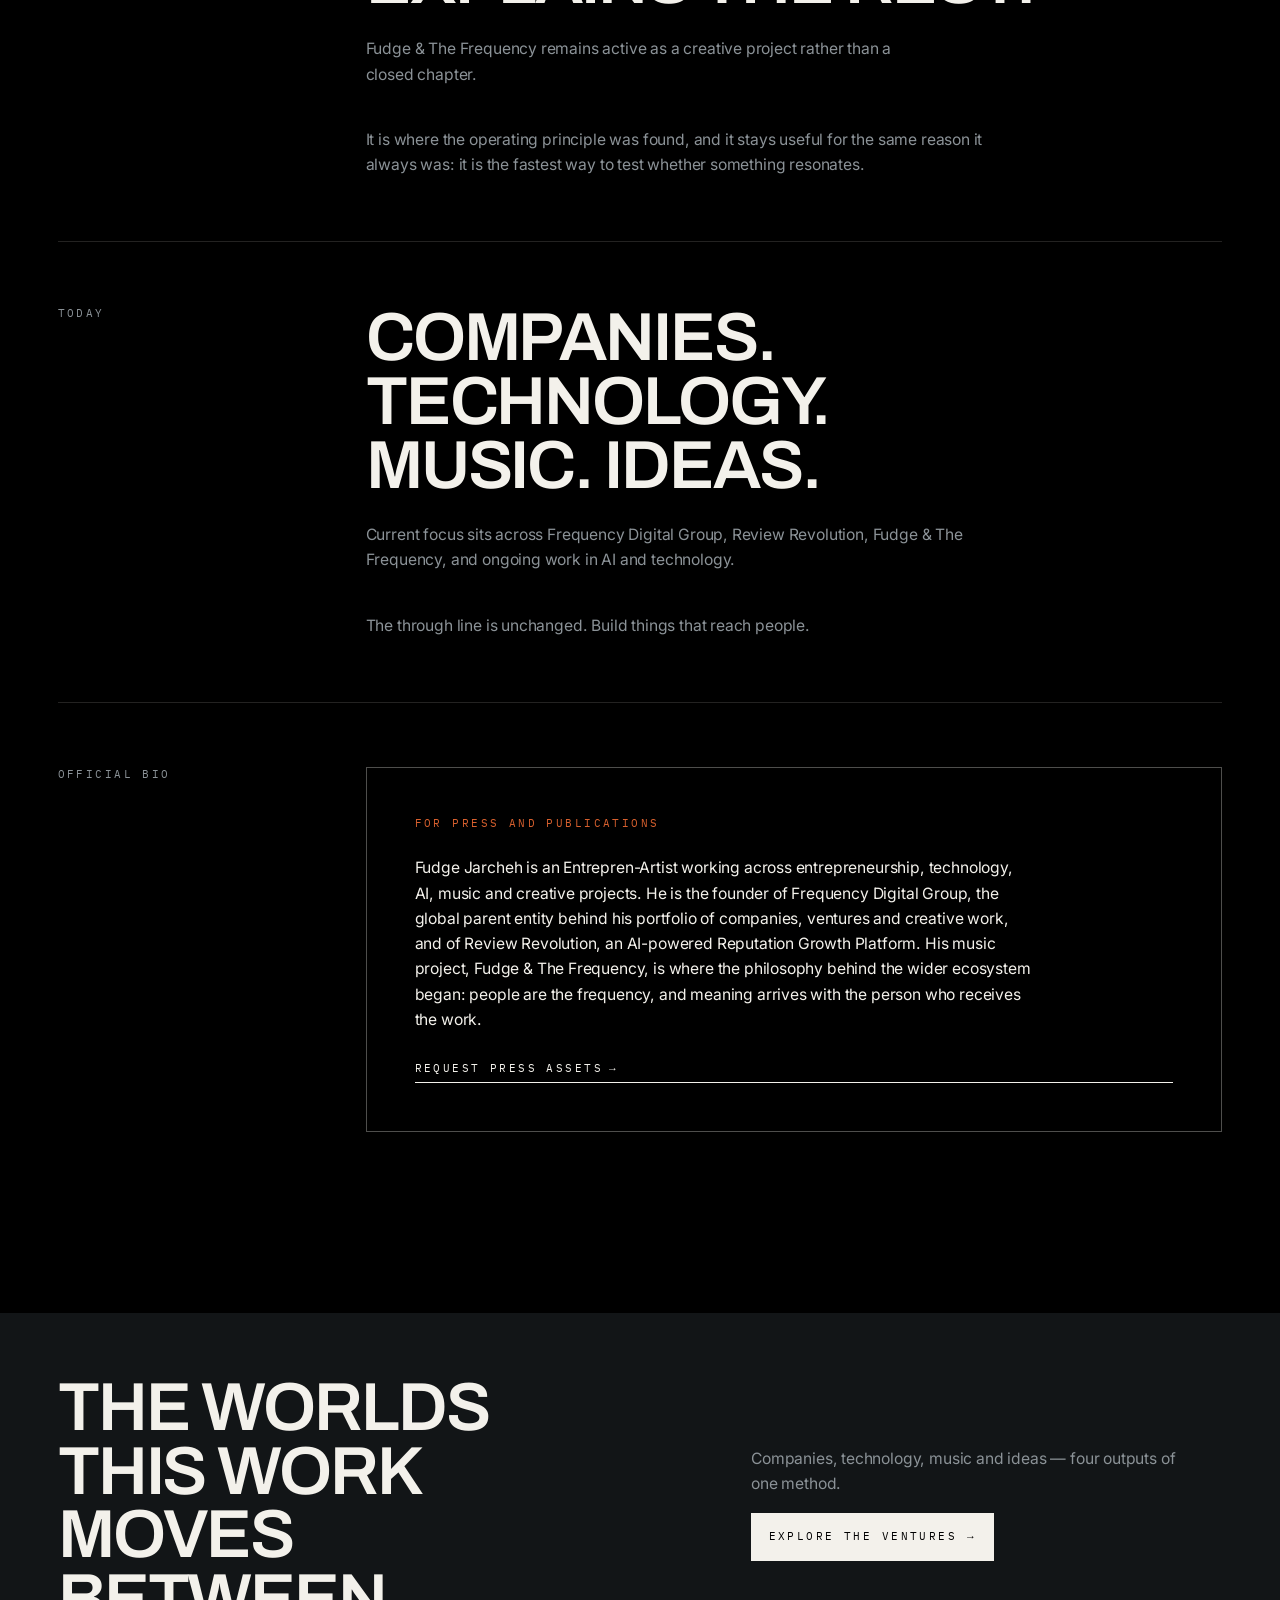
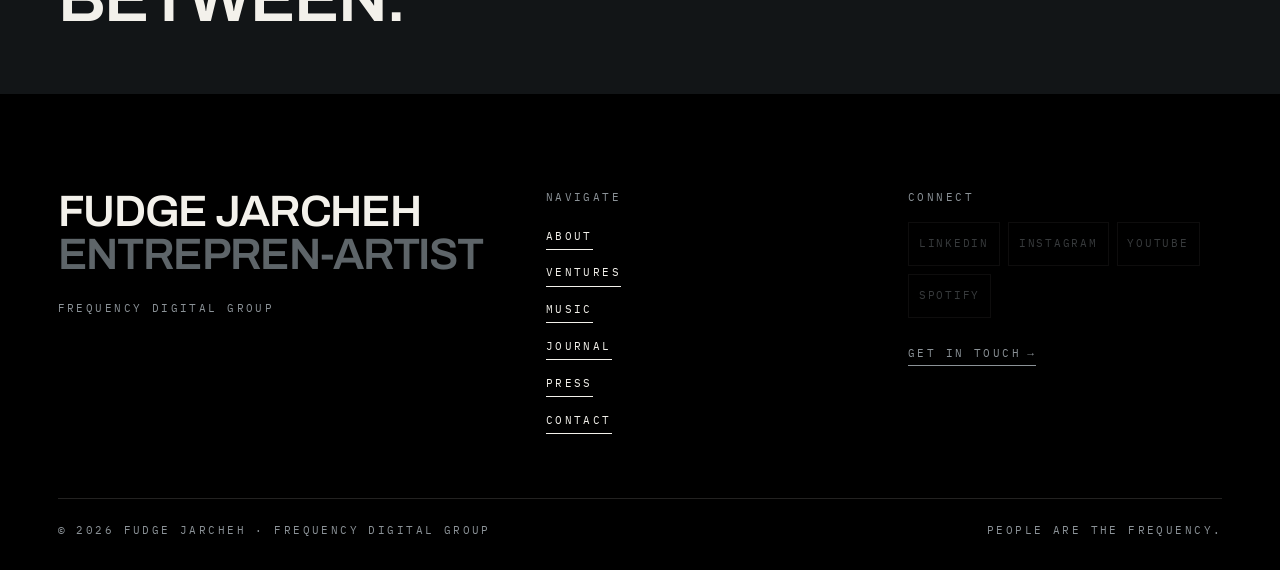
==== commit bdd74465: "Add the scroll-driven hero film; fit every component to every device The supplied 10s clip of Fudge " ====
--- a/pages/about.html
+++ b/pages/about.html
@@ -122,8 +122,8 @@
 <section class="section section--tight surface-charcoal">
   <div class="wrap">
     <div class="grid" style="align-items:center">
-      <h2 class="t-h2" style="grid-column:1 / span 6" data-reveal>The worlds this work moves between.</h2>
-      <div style="grid-column:8 / span 5;display:grid;gap:var(--s-4);justify-items:start" data-reveal>
+      <h2 class="t-h2 c1-6" data-reveal>The worlds this work moves between.</h2>
+      <div style="display:grid;gap:var(--s-4);justify-items:start" data-reveal class="c8-5">
         <p class="t-body">Companies, technology, music and ideas — four outputs of one method.</p>
         <a class="btn" href="ventures.html">Explore the ventures <span class="btn__arrow" aria-hidden="true">&#8594;</span></a>
       </div>
--- a/css/base.css
+++ b/css/base.css
@@ -54,6 +54,7 @@
 .skip-link {
   position: fixed; top: var(--s-4); left: var(--s-4);
   z-index: 200;
+  display: inline-flex; align-items: center; min-height: 48px;
   padding: var(--s-3) var(--s-5);
   background: var(--paper); color: var(--ink);
   font-family: var(--font-mono);
@@ -152,8 +153,23 @@
   grid-template-columns: repeat(12, minmax(0, 1fr));
   gap: var(--s-6) var(--s-5);
 }
+/* Column placement. These live in CSS, never inline: an inline
+   grid-column cannot be overridden by a media query, so a 12-column
+   position survives into the 6-column mobile grid, creates implicit
+   columns, and pushes the page sideways. */
+.c1-4 { grid-column: 1 / span 4; }
+.c1-5 { grid-column: 1 / span 5; }
+.c1-6 { grid-column: 1 / span 6; }
+.c1-7 { grid-column: 1 / span 7; }
+.c6-7 { grid-column: 6 / span 7; }
+.c7-6 { grid-column: 7 / span 6; }
+.c8-5 { grid-column: 8 / span 5; }
+.c9-4 { grid-column: 9 / span 4; }
+
 @media (max-width: 900px) {
   .grid { grid-template-columns: repeat(6, minmax(0, 1fr)); gap: var(--s-5) var(--s-4); }
+  .c1-4, .c1-5, .c1-6, .c1-7,
+  .c6-7, .c7-6, .c8-5, .c9-4 { grid-column: 1 / -1; }
 }
 
 .section-head {
@@ -223,6 +239,7 @@
   color: var(--paper);
   display: inline-flex; align-items: baseline; gap: 0.55em;
   white-space: nowrap;
+  min-height: 44px; align-content: center; flex-wrap: wrap;
 }
 .nav__brand span {
   font-family: var(--font-mono);
@@ -369,6 +386,13 @@
 }
 .link:hover, .link:focus-visible { background-size: 0% 1px; background-position: 100% 100%; }
 
+/* Touch pointers get a full 44px target without loosening the tight
+   editorial rhythm on a mouse-driven screen. */
+@media (pointer: coarse) {
+  .link { min-height: 44px; }
+  .social a, .social span { min-height: 46px; }
+}
+
 /* Intentional empty state for content that does not exist yet */
 .is-pending {
   color: var(--fg-faint);
--- a/css/cinema.css
+++ b/css/cinema.css
@@ -32,6 +32,12 @@
 }
 .layer--media { z-index: var(--z-stage); }
 .layer--copy  { z-index: var(--z-copy); pointer-events: none; }
+
+/* A layer whose child must fill the stage rather than be centred by it.
+   The default grid row sizes to content, so a percentage height inside
+   it resolves against the overflowing content — not the viewport. */
+.layer--fill { display: block; }
+.layer--fill > * { height: 100%; }
 .layer--copy a, .layer--copy button { pointer-events: auto; }
 
 /* ---------- Scroll-driven primitives -------------------------
@@ -319,3 +325,45 @@
 
 /* Never let a horizontal section leak into the page scroll */
 .no-overflow { overflow-x: clip; max-width: 100vw; }
+
+
+/* ============================================================
+   SHORT VIEWPORTS (landscape phones, ~<=520px tall)
+   A pinned 100svh stage cannot hold a cinematic composition in
+   390px of height — copy gets cut off. Below this height the
+   scenes unpin and the film becomes an ordinary, complete,
+   scrollable page. Nothing is hidden; it simply stops pretending
+   to be a cinema.
+   ============================================================ */
+
+@media (max-height: 520px) and (orientation: landscape) {
+  .scene { height: auto !important; }
+  .scene__stage {
+    position: relative;
+    height: auto; min-height: 0;
+    overflow: visible;
+    display: block;
+    padding-block: var(--s-8);
+  }
+  .layer { position: relative; inset: auto; display: block; }
+  .layer--media { margin-bottom: var(--s-6); }
+  .layer--copy + .layer--copy { margin-top: var(--s-6); }
+
+  .stage-media {
+    position: relative; inset: auto;
+    width: 100%; height: auto; aspect-ratio: 16 / 9;
+  }
+  .hero__film { position: absolute; inset: 0; width: 100%; height: 100%; }
+  .hero .layer--media { height: 46svh; position: relative; }
+
+  [data-anim] { transform: none !important; filter: none !important; opacity: 1 !important; clip-path: none !important; }
+  .statements { display: block; }
+  .statement { position: static; opacity: 1 !important; transform: none !important; filter: none !important; margin-block: var(--s-5); }
+  .origin__lines { display: block; }
+  .origin__lines > p { max-width: none; margin-block: var(--s-4); font-size: clamp(1.5rem, 5vw, 2.5rem); }
+  .freq-words { display: flex; flex-wrap: wrap; justify-content: center; gap: .2em .5em; }
+  .freq-words span { grid-area: auto; font-size: clamp(1.3rem, 4vw, 2rem); }
+  .eco-layout { max-height: none; }
+  .letterbox::before, .letterbox::after { display: none; }
+  .cue { display: none; }
+}
--- a/css/components.css
+++ b/css/components.css
@@ -5,8 +5,34 @@
 
 /* ---------- Hero -------------------------------------------- */
 
-.hero { --scene-len: 2.1; --scene-len-m: 1.9; }
+.hero { --scene-len: 2.6; --scene-len-m: 2.2; }
 .hero__stage { background: var(--ink); }
+
+/* ---- Hero film -------------------------------------------- */
+
+.hero__film {
+  inset: -3%; width: 106%; height: 106%;
+  background-color: var(--ink);
+  background-size: cover;
+  background-position: 50% 42%;
+}
+.hero__film video {
+  width: 100%; height: 100%;
+  object-fit: cover;
+  object-position: 50% 42%;
+  background: var(--ink);
+}
+
+/* Legibility scrim. Weighted to the left and the foot so the
+   headline holds against the film without flattening the subject,
+   who sits centre frame. */
+.hero__scrim {
+  position: absolute; inset: 0; z-index: 2; pointer-events: none;
+  background:
+    linear-gradient(100deg, rgba(0,0,0,.86) 0%, rgba(0,0,0,.55) 34%, rgba(0,0,0,.12) 62%, rgba(0,0,0,.42) 100%),
+    linear-gradient(to top, rgba(0,0,0,.82) 0%, rgba(0,0,0,.10) 38%, transparent 62%),
+    radial-gradient(130% 95% at 50% 42%, transparent 30%, rgba(0,0,0,.62) 100%);
+}
 
 .hero__copy {
   position: relative; z-index: 5;
@@ -59,18 +85,44 @@
 
 /* ---------- Ecosystem (Frequency Digital Group) -------------- */
 
+/* The whole ecosystem composition has to survive inside one pinned
+   viewport. Column flex with a flexible diagram means the SVG gives up
+   height to the heading and CTA instead of pushing them out of frame. */
+.eco-layout {
+  display: flex; flex-direction: column;
+  width: 100%;
+  /* stretch to the pinned stage so the flex distribution below has a
+     definite height to divide — a content-sized box makes max-height:100%
+     indefinite and the SVG just pushes the CTA out of frame */
+  height: 100%;
+  padding-block: clamp(2.5rem, 6vh, 4.25rem);
+  gap: clamp(0.75rem, 2vh, 1.75rem);
+}
+.eco-head {
+  flex: 0 0 auto;
+  display: grid; gap: var(--s-4); justify-items: center;
+  text-align: center;
+}
+.eco-head .t-body { max-width: 64ch; margin-inline: auto; }
+.eco-cta { flex: 0 0 auto; text-align: center; }
+
 .eco-wrap {
   position: relative;
+  flex: 1 1 0; min-height: 0;
+  /* block, not grid: an auto grid row is content-sized, which makes
+     height:100% on the SVG indefinite and lets it size itself again */
+  display: block;
   width: 100%; max-width: 1100px; margin-inline: auto;
-  padding-block: var(--s-6);
-}
+}
+/* fills the box it is given; preserveAspectRatio letterboxes it */
+.eco { display: block; width: 100%; height: 100%; }
 .eco { overflow: visible; }
 .eco text {
   font-family: var(--font-mono);
-  font-size: 11px; letter-spacing: 0.16em;
+  font-size: 14px; letter-spacing: 0.14em;
   text-transform: uppercase; fill: var(--paper);
 }
-.eco text.eco-sub { fill: var(--grey-2); font-size: 9.5px; }
+.eco text.eco-sub { fill: var(--grey-2); font-size: 11px; letter-spacing: 0.1em; }
 .eco .eco-box { fill: none; stroke: var(--rule-strong); }
 .eco .eco-box--lead { stroke: var(--ember); }
 .eco .eco-line { stroke: var(--rule-strong); stroke-width: 1; fill: none; }
@@ -319,3 +371,75 @@
   .origin__lines { display: block; }
   .origin__lines > p { max-width: none; font-size: clamp(1.6rem, 5vw, 3rem); margin-block: var(--s-4); }
 }
+
+
+/* ============================================================
+   HERO — MOBILE COMPOSITION
+   A 16:9 film cannot go full-bleed behind a portrait viewport
+   without cropping to the middle 26% of the frame, which cuts
+   both of his hands out of the shot. So on small screens the
+   film becomes a cinematic band the headline overlaps, and the
+   copy sits beneath it on black — still a full-viewport hero,
+   composed for the screen it is actually on.
+   ============================================================ */
+
+@media (max-width: 760px) {
+  .hero__stage {
+    display: grid;
+    grid-template-rows: auto 1fr;
+    grid-template-columns: 100%;
+    /* the base stage centres its items; a column hero must stretch
+       them, or an absolutely-filled media layer collapses to 0 wide */
+    place-items: start stretch;
+    padding-top: clamp(4.5rem, 12svh, 7rem);
+  }
+
+  .hero .layer--media {
+    position: relative; inset: auto;
+    grid-row: 1;
+    display: block;
+    height: clamp(220px, 34svh, 340px);
+    overflow: hidden;
+  }
+  .hero .layer--copy {
+    position: relative; inset: auto;
+    grid-row: 2;
+    display: block;
+    width: 100%;
+    align-self: end;
+    padding-bottom: clamp(3.5rem, 9svh, 5.5rem);
+  }
+
+  /* keep the parallax over-scan, just inside the band */
+  .hero__film { inset: -4%; width: 108%; height: 108%; }
+
+  .hero__scrim {
+    background:
+      linear-gradient(to top, var(--ink) 0%, rgba(0,0,0,.35) 34%, transparent 68%),
+      linear-gradient(to bottom, rgba(0,0,0,.55) 0%, transparent 40%);
+  }
+
+  /* the headline rides up over the foot of the film */
+  .hero__copy { gap: var(--s-4); }
+  .hero__name { margin-top: calc(var(--s-6) * -1); }
+  .hero__eyebrow { display: none; }
+  .hero__actions { margin-top: var(--s-3); }
+
+  /* The copy fills the lower half on a phone; a scroll cue here would
+     land on top of the CTAs, and a phone needs no invitation to scroll. */
+  .hero .cue { display: none; }
+}
+
+/* Small phones (SE-class, <=680px tall): the band and the full copy
+   cannot both have their preferred size in one viewport, so the film
+   gives up height first and the type tightens. */
+@media (max-width: 760px) and (max-height: 680px) {
+  .hero__stage { padding-top: clamp(3.5rem, 9svh, 5rem); }
+  .hero .layer--media { height: clamp(150px, 24svh, 210px); }
+  .hero .layer--copy { padding-bottom: clamp(2rem, 5svh, 3rem); }
+  .hero__copy { gap: var(--s-3); }
+  .hero__name { font-size: clamp(2.6rem, 13vw, 4rem); margin-top: calc(var(--s-5) * -1); }
+  .hero__sub { gap: var(--s-2); }
+  .hero__sub .t-body { display: none; }   /* the lead line carries it */
+  .hero__actions { margin-top: var(--s-2); }
+}
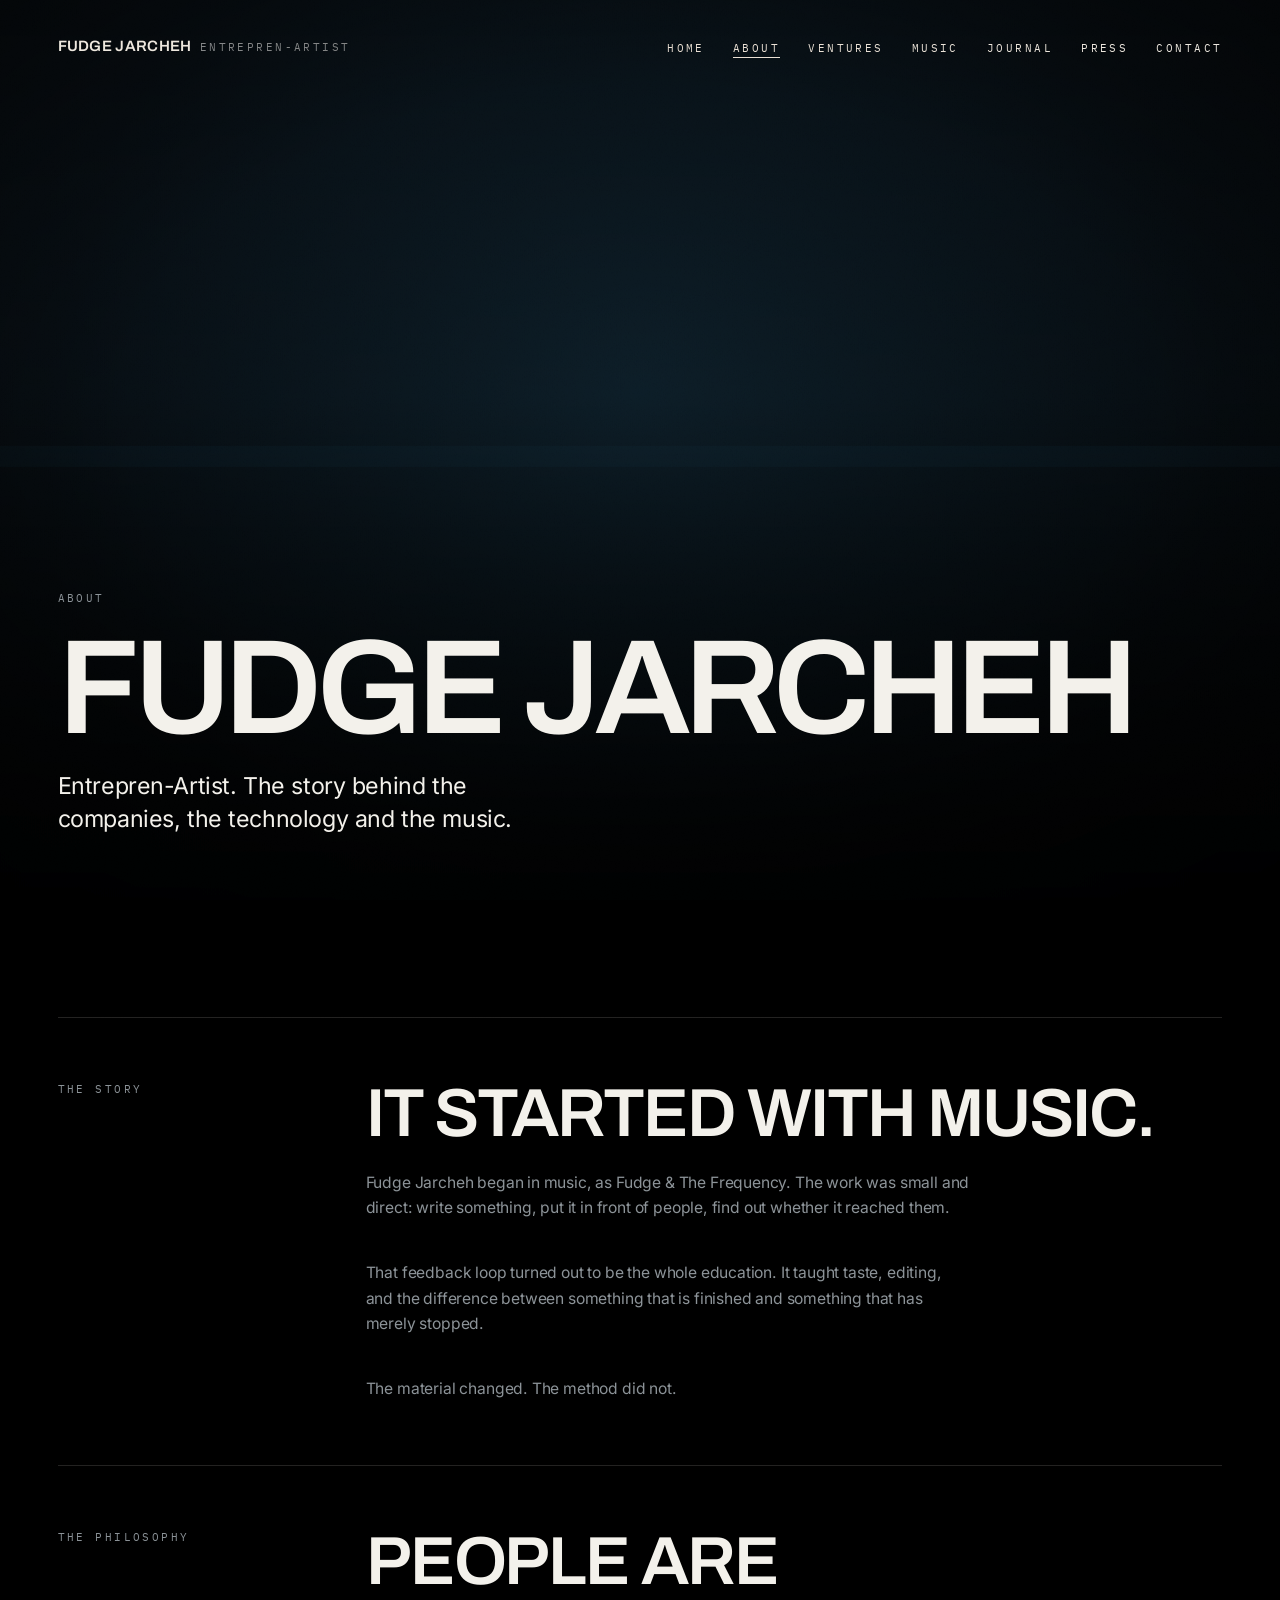
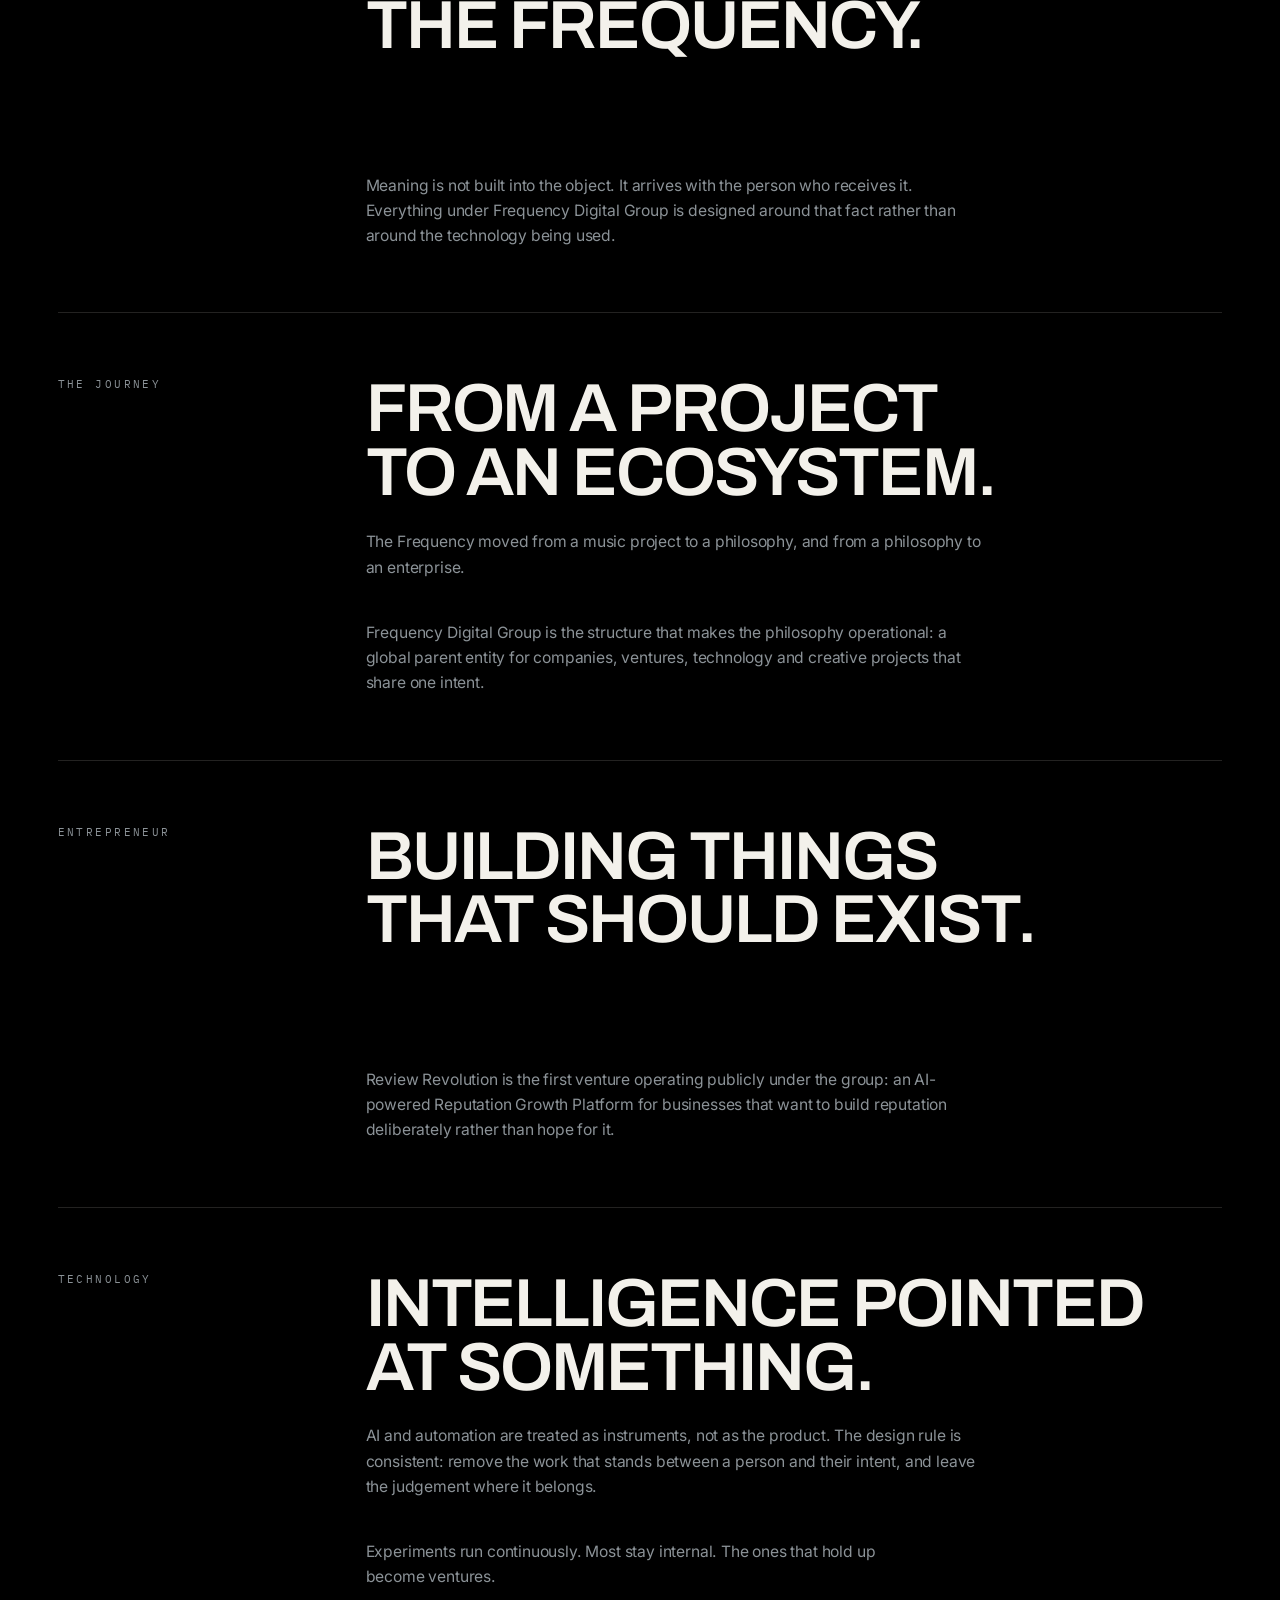
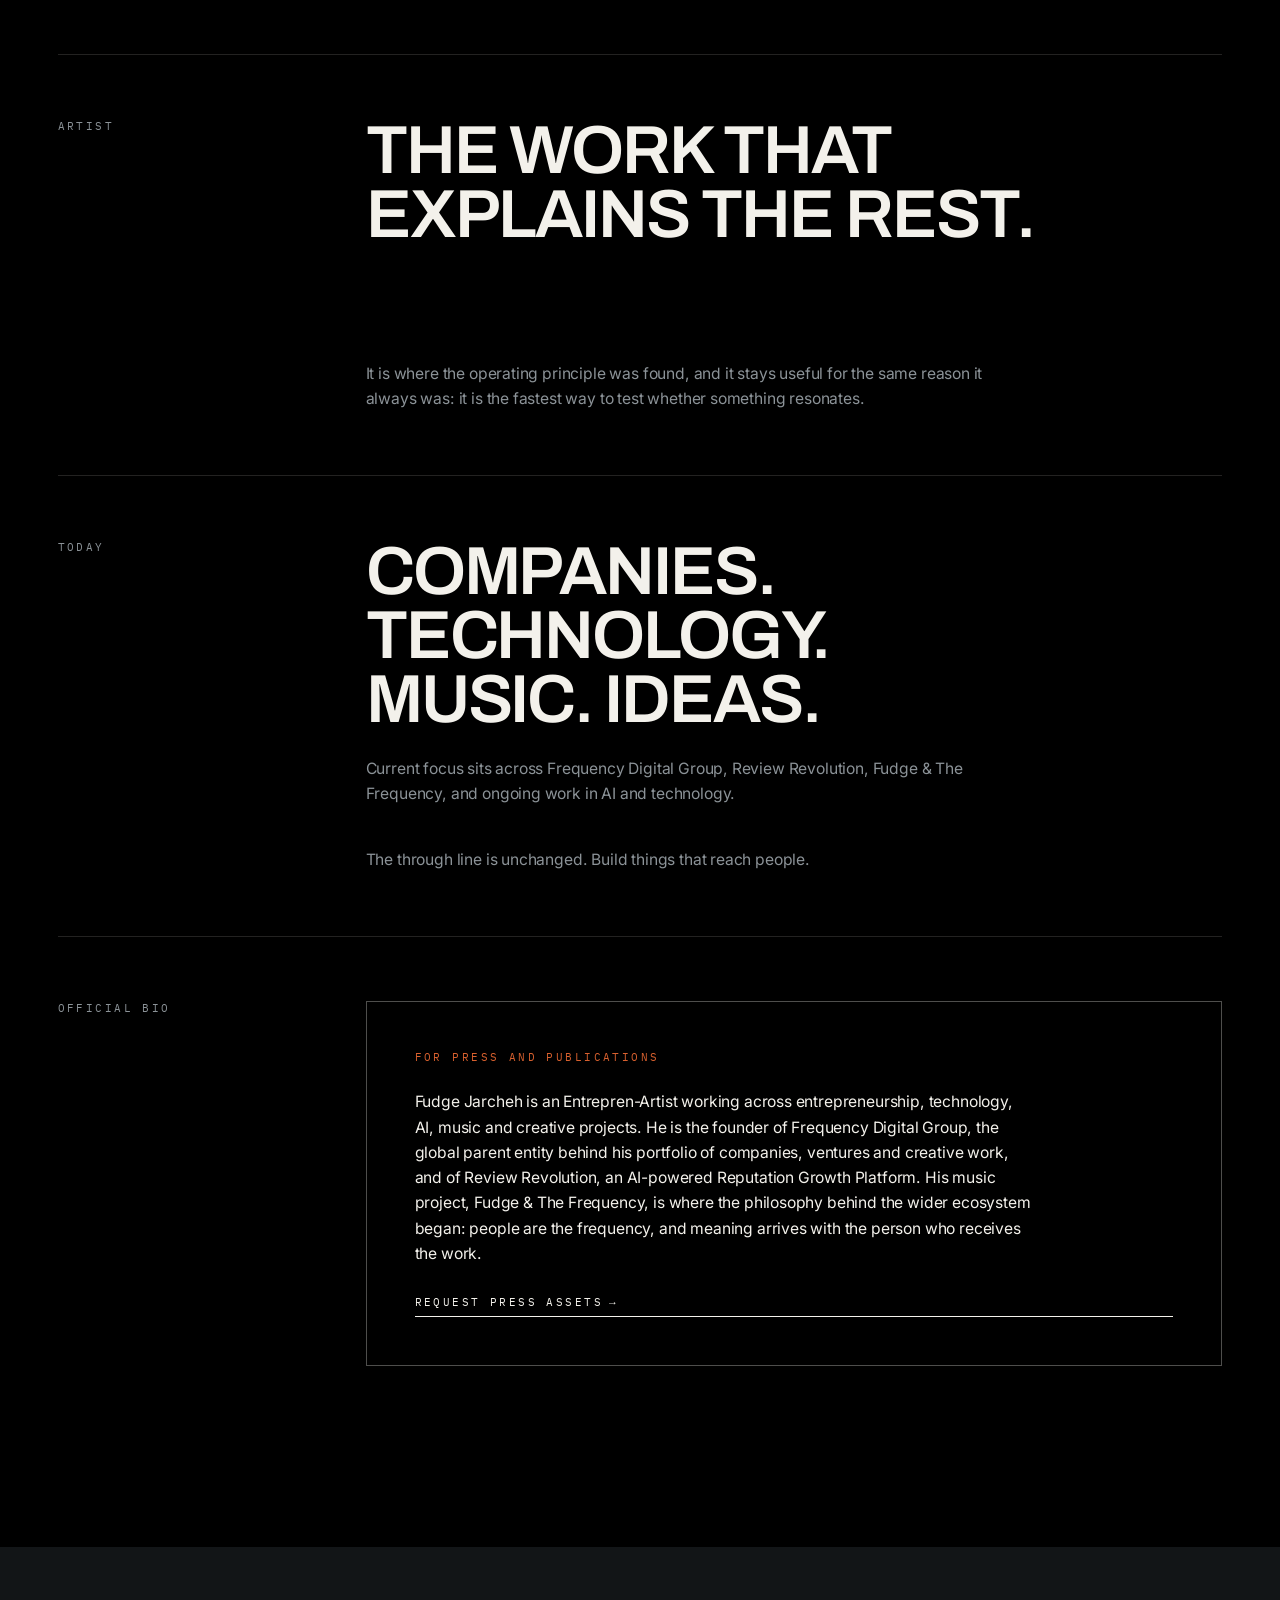
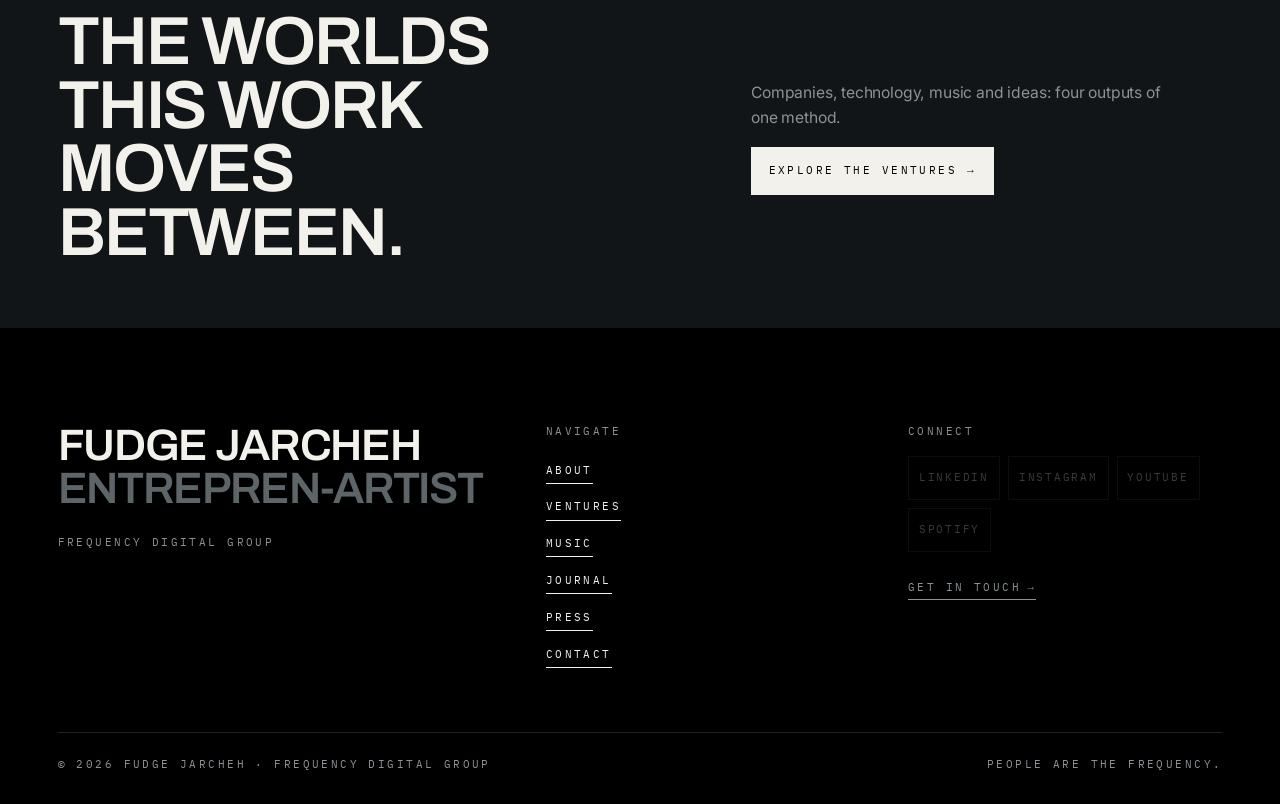
==== commit 0c4fcedb: "Remove em dashes from all visible site content Replaced every em dash (—, including the &#8212; enti" ====
--- a/pages/about.html
+++ b/pages/about.html
@@ -3,19 +3,19 @@
 <head>
 <meta charset="utf-8">
 <meta name="viewport" content="width=device-width, initial-scale=1, viewport-fit=cover">
-<title>About — Fudge Jarcheh | Entrepren-Artist</title>
+<title>About: Fudge Jarcheh | Entrepren-Artist</title>
 <meta name="description" content="The editorial biography of Fudge Jarcheh: the story, the philosophy, the journey from music to Frequency Digital Group, and the work happening today.">
 <link rel="canonical" href="https://fudgejarcheh.com/pages/about.html">
 <meta name="theme-color" content="#000000">
 
 <meta property="og:type" content="website">
 <meta property="og:site_name" content="Fudge Jarcheh">
-<meta property="og:title" content="About — Fudge Jarcheh | Entrepren-Artist">
+<meta property="og:title" content="About: Fudge Jarcheh | Entrepren-Artist">
 <meta property="og:description" content="The editorial biography of Fudge Jarcheh: the story, the philosophy, the journey from music to Frequency Digital Group, and the work happening today.">
 <meta property="og:url" content="https://fudgejarcheh.com/pages/about.html">
 <meta property="og:image" content="https://fudgejarcheh.com/assets/images/head-about.svg">
 <meta name="twitter:card" content="summary_large_image">
-<meta name="twitter:title" content="About — Fudge Jarcheh | Entrepren-Artist">
+<meta name="twitter:title" content="About: Fudge Jarcheh | Entrepren-Artist">
 <meta name="twitter:description" content="The editorial biography of Fudge Jarcheh: the story, the philosophy, the journey from music to Frequency Digital Group, and the work happening today.">
 <meta name="twitter:image" content="https://fudgejarcheh.com/assets/images/head-about.svg">
 
@@ -74,14 +74,14 @@
     <div class="chapter__label"><p class="t-meta">The Journey</p></div>
     <div class="chapter__body">
       <h2 class="t-h2" data-reveal>From a project to an ecosystem.</h2>
-      <p class="t-body" data-reveal>The Frequency moved from a music project to a philosophy, and from a philosophy to an enterprise.</p><p class="t-body" data-reveal>Frequency Digital Group is the structure that makes the philosophy operational — a global parent entity for companies, ventures, technology and creative projects that share one intent.</p>
+      <p class="t-body" data-reveal>The Frequency moved from a music project to a philosophy, and from a philosophy to an enterprise.</p><p class="t-body" data-reveal>Frequency Digital Group is the structure that makes the philosophy operational: a global parent entity for companies, ventures, technology and creative projects that share one intent.</p>
     </div>
   </section>
   <section class="chapter" id="entrepreneur">
     <div class="chapter__label"><p class="t-meta">Entrepreneur</p></div>
     <div class="chapter__body">
       <h2 class="t-h2" data-reveal>Building things that should exist.</h2>
-      <p class="t-body" data-reveal>The entrepreneurial work is company building: creating, developing and growing ideas that resonate with people.</p><p class="t-body" data-reveal>Review Revolution is the first venture operating publicly under the group — an AI-powered Reputation Growth Platform for businesses that want to build reputation deliberately rather than hope for it.</p>
+      <p class="t-body" data-reveal>The entrepreneurial work is company building: creating, developing and growing ideas that resonate with people.</p><p class="t-body" data-reveal>Review Revolution is the first venture operating publicly under the group: an AI-powered Reputation Growth Platform for businesses that want to build reputation deliberately rather than hope for it.</p>
     </div>
   </section>
   <section class="chapter" id="technology">
@@ -124,7 +124,7 @@
     <div class="grid" style="align-items:center">
       <h2 class="t-h2 c1-6" data-reveal>The worlds this work moves between.</h2>
       <div style="display:grid;gap:var(--s-4);justify-items:start" data-reveal class="c8-5">
-        <p class="t-body">Companies, technology, music and ideas — four outputs of one method.</p>
+        <p class="t-body">Companies, technology, music and ideas: four outputs of one method.</p>
         <a class="btn" href="ventures.html">Explore the ventures <span class="btn__arrow" aria-hidden="true">&#8594;</span></a>
       </div>
     </div>
--- a/css/tokens.css
+++ b/css/tokens.css
@@ -46,7 +46,7 @@
   --font-mono:    "IBM Plex Mono", ui-monospace, SFMono-Regular, Menlo, monospace;
 
   /* Fluid scale — display is deliberately oversized */
-  --t-mega:    clamp(3.4rem, 15.5vw, 15rem);
+  --t-mega:    clamp(3.4rem, 10vw, 8.375rem);   /* ceiling = 134px */
   --t-display: clamp(2.75rem, 10.5vw, 9.5rem);
   --t-h1:      clamp(2.4rem, 7.6vw, 6.75rem);
   --t-h2:      clamp(1.9rem, 5.4vw, 4.25rem);
--- a/css/base.css
+++ b/css/base.css
@@ -591,7 +591,13 @@
 
 .pagehead {
   position: relative;
-  min-height: clamp(58vh, 74svh, 90vh);
+  /* Full-screen, matching the homepage hero's .scene__stage: an
+     svh floor that works before JS runs, then the stable
+     JS-measured unit (engine.js sets --vh) so mobile browser
+     chrome showing/hiding doesn't resize the section underneath
+     the visitor mid-scroll. */
+  min-height: 100svh;
+  min-height: calc(100 * var(--vh));
   display: flex; align-items: flex-end;
   padding-bottom: var(--s-8);
   overflow: hidden;
--- a/css/cinema.css
+++ b/css/cinema.css
@@ -204,6 +204,13 @@
 .stage-media {
   position: absolute; inset: -6%;      /* bleed so parallax never shows an edge */
   width: 112%; height: 112%;
+  background-color: var(--ink);
+  /* No-op unless a background-image is set (the scrub-video poster
+     trick — see engine.js resolvePoster): a frame painted here shows
+     through before the video's first byte arrives, and stays if it
+     never loads at all. */
+  background-size: cover;
+  background-position: 50% 50%;
 }
 .stage-media > img,
 .stage-media > video,
@@ -276,10 +283,26 @@
     position: relative; height: auto; min-height: auto;
     padding-block: var(--section-y);
     display: block; overflow: visible;
+    /* .scene__stage's base rule sets place-items:center for its grid
+       mode; that isn't cleared just because display switches to
+       block. Chromium's block-alignment feature still honours
+       justify-items:center there, which shrinks any block child
+       whose only content is position:absolute (nothing in normal
+       flow to size against) to zero width. */
+    justify-items: normal; align-items: normal;
   }
   .layer { position: relative; inset: auto; display: block; }
   .layer--media { margin-bottom: var(--s-6); }
   .stage-media { position: relative; inset: auto; width: 100%; height: auto; aspect-ratio: 16 / 9; }
+
+  /* The hero's phone asset is a true 9:16 crop, not a 16:9 frame — the
+     generic aspect-ratio above would force-crop it back toward
+     landscape and lose most of the framing this poster was chosen
+     for (engine.js swaps to the portrait poster at this breakpoint;
+     see resolvePoster). */
+  @media (max-width: 760px) {
+    .hero .stage-media { aspect-ratio: 9 / 16; }
+  }
 
   [data-anim], [data-parallax] { transform: none !important; filter: none !important; }
   [data-anim~="fade-in"], [data-anim~="fade-out"], [data-anim~="fade-through"] { opacity: 1 !important; }
@@ -344,6 +367,11 @@
     overflow: visible;
     display: block;
     padding-block: var(--s-8);
+    /* see the matching comment in the reduced-motion block above:
+       without this reset, a block child with only absolutely-
+       positioned content (the hero's video layer) collapses to
+       zero width under Chromium's block-alignment justify-items. */
+    justify-items: normal; align-items: normal;
   }
   .layer { position: relative; inset: auto; display: block; }
   .layer--media { margin-bottom: var(--s-6); }
--- a/css/components.css
+++ b/css/components.css
@@ -174,8 +174,13 @@
   white-space: nowrap;
 }
 
-/* The resonance field behind the words */
-.freq-field { z-index: 0; opacity: 0.7; }
+/* Sits behind the words, driven by its own data-anim="fade-in".
+   z-index only — opacity must NOT be set here: this class and
+   [data-anim~="fade-in"] (cinema.css) are equal specificity, and
+   components.css loads after cinema.css, so a flat opacity here
+   would permanently win the cascade and make the --q-driven fade
+   inert (it did, until this was narrowed to z-index alone). */
+.freq-field { z-index: 0; }
 
 /* ---------- Evolution ---------------------------------------- */
 
@@ -375,70 +380,39 @@
 
 /* ============================================================
    HERO — MOBILE COMPOSITION
-   A 16:9 film cannot go full-bleed behind a portrait viewport
-   without cropping to the middle 26% of the frame, which cuts
-   both of his hands out of the shot. So on small screens the
-   film becomes a cinematic band the headline overlaps, and the
-   copy sits beneath it on black — still a full-viewport hero,
-   composed for the screen it is actually on.
+   The film ships two crops: a 16:9 master for tablet/desktop and a
+   true 9:16 centre crop for phones (engine.js swaps source, poster
+   and this background together by viewport). Because the phone
+   asset is actually vertical, the hero goes full-bleed here too —
+   same structure as desktop, just re-composed for it: the subject
+   now fills the entire frame width, so there is no empty margin
+   left to set text into. Copy anchors to the bottom instead of the
+   centre, over a scrim heavy enough to hold type against a subject
+   who is immediately behind it rather than beside it.
    ============================================================ */
 
 @media (max-width: 760px) {
-  .hero__stage {
-    display: grid;
-    grid-template-rows: auto 1fr;
-    grid-template-columns: 100%;
-    /* the base stage centres its items; a column hero must stretch
-       them, or an absolutely-filled media layer collapses to 0 wide */
-    place-items: start stretch;
-    padding-top: clamp(4.5rem, 12svh, 7rem);
-  }
-
-  .hero .layer--media {
-    position: relative; inset: auto;
-    grid-row: 1;
-    display: block;
-    height: clamp(220px, 34svh, 340px);
-    overflow: hidden;
-  }
-  .hero .layer--copy {
-    position: relative; inset: auto;
-    grid-row: 2;
-    display: block;
-    width: 100%;
-    align-self: end;
-    padding-bottom: clamp(3.5rem, 9svh, 5.5rem);
-  }
-
-  /* keep the parallax over-scan, just inside the band */
-  .hero__film { inset: -4%; width: 108%; height: 108%; }
+  .hero__copy { align-content: end; gap: var(--s-4); padding-bottom: clamp(3rem, 8svh, 5rem); }
 
   .hero__scrim {
     background:
-      linear-gradient(to top, var(--ink) 0%, rgba(0,0,0,.35) 34%, transparent 68%),
-      linear-gradient(to bottom, rgba(0,0,0,.55) 0%, transparent 40%);
+      linear-gradient(to top, var(--ink) 0%, rgba(0,0,0,.82) 24%, rgba(0,0,0,.3) 50%, transparent 70%),
+      linear-gradient(to bottom, rgba(0,0,0,.5) 0%, transparent 30%);
   }
 
-  /* the headline rides up over the foot of the film */
-  .hero__copy { gap: var(--s-4); }
-  .hero__name { margin-top: calc(var(--s-6) * -1); }
   .hero__eyebrow { display: none; }
   .hero__actions { margin-top: var(--s-3); }
 
-  /* The copy fills the lower half on a phone; a scroll cue here would
-     land on top of the CTAs, and a phone needs no invitation to scroll. */
+  /* Copy sits in the bottom third; a scroll cue there would collide
+     with the CTAs, and a phone needs no invitation to scroll anyway. */
   .hero .cue { display: none; }
 }
 
-/* Small phones (SE-class, <=680px tall): the band and the full copy
-   cannot both have their preferred size in one viewport, so the film
-   gives up height first and the type tightens. */
+/* Small phones (SE-class, <=680px tall): vertical space is scarcer
+   still, so type tightens and the secondary line drops. */
 @media (max-width: 760px) and (max-height: 680px) {
-  .hero__stage { padding-top: clamp(3.5rem, 9svh, 5rem); }
-  .hero .layer--media { height: clamp(150px, 24svh, 210px); }
-  .hero .layer--copy { padding-bottom: clamp(2rem, 5svh, 3rem); }
-  .hero__copy { gap: var(--s-3); }
-  .hero__name { font-size: clamp(2.6rem, 13vw, 4rem); margin-top: calc(var(--s-5) * -1); }
+  .hero__copy { gap: var(--s-3); padding-bottom: clamp(2rem, 6svh, 3rem); }
+  .hero__name { font-size: clamp(2.6rem, 13vw, 4rem); }
   .hero__sub { gap: var(--s-2); }
   .hero__sub .t-body { display: none; }   /* the lead line carries it */
   .hero__actions { margin-top: var(--s-2); }
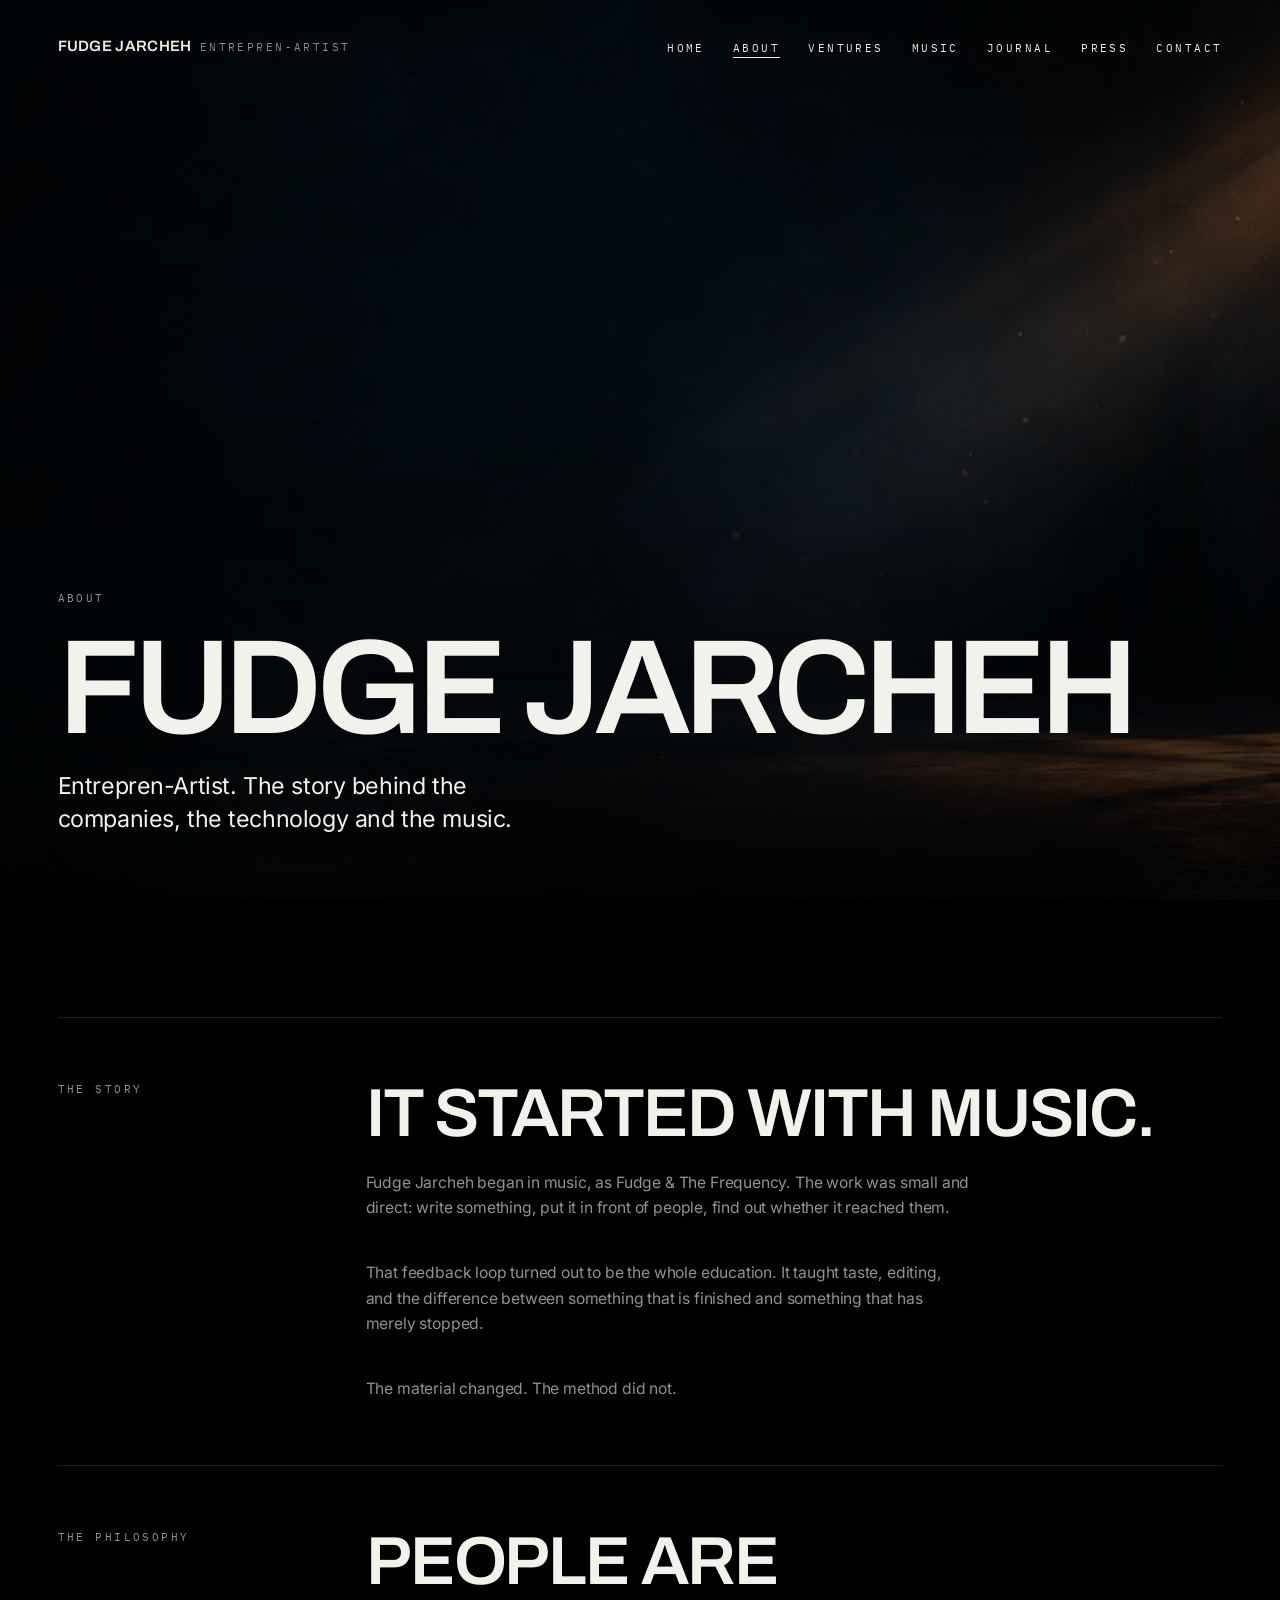
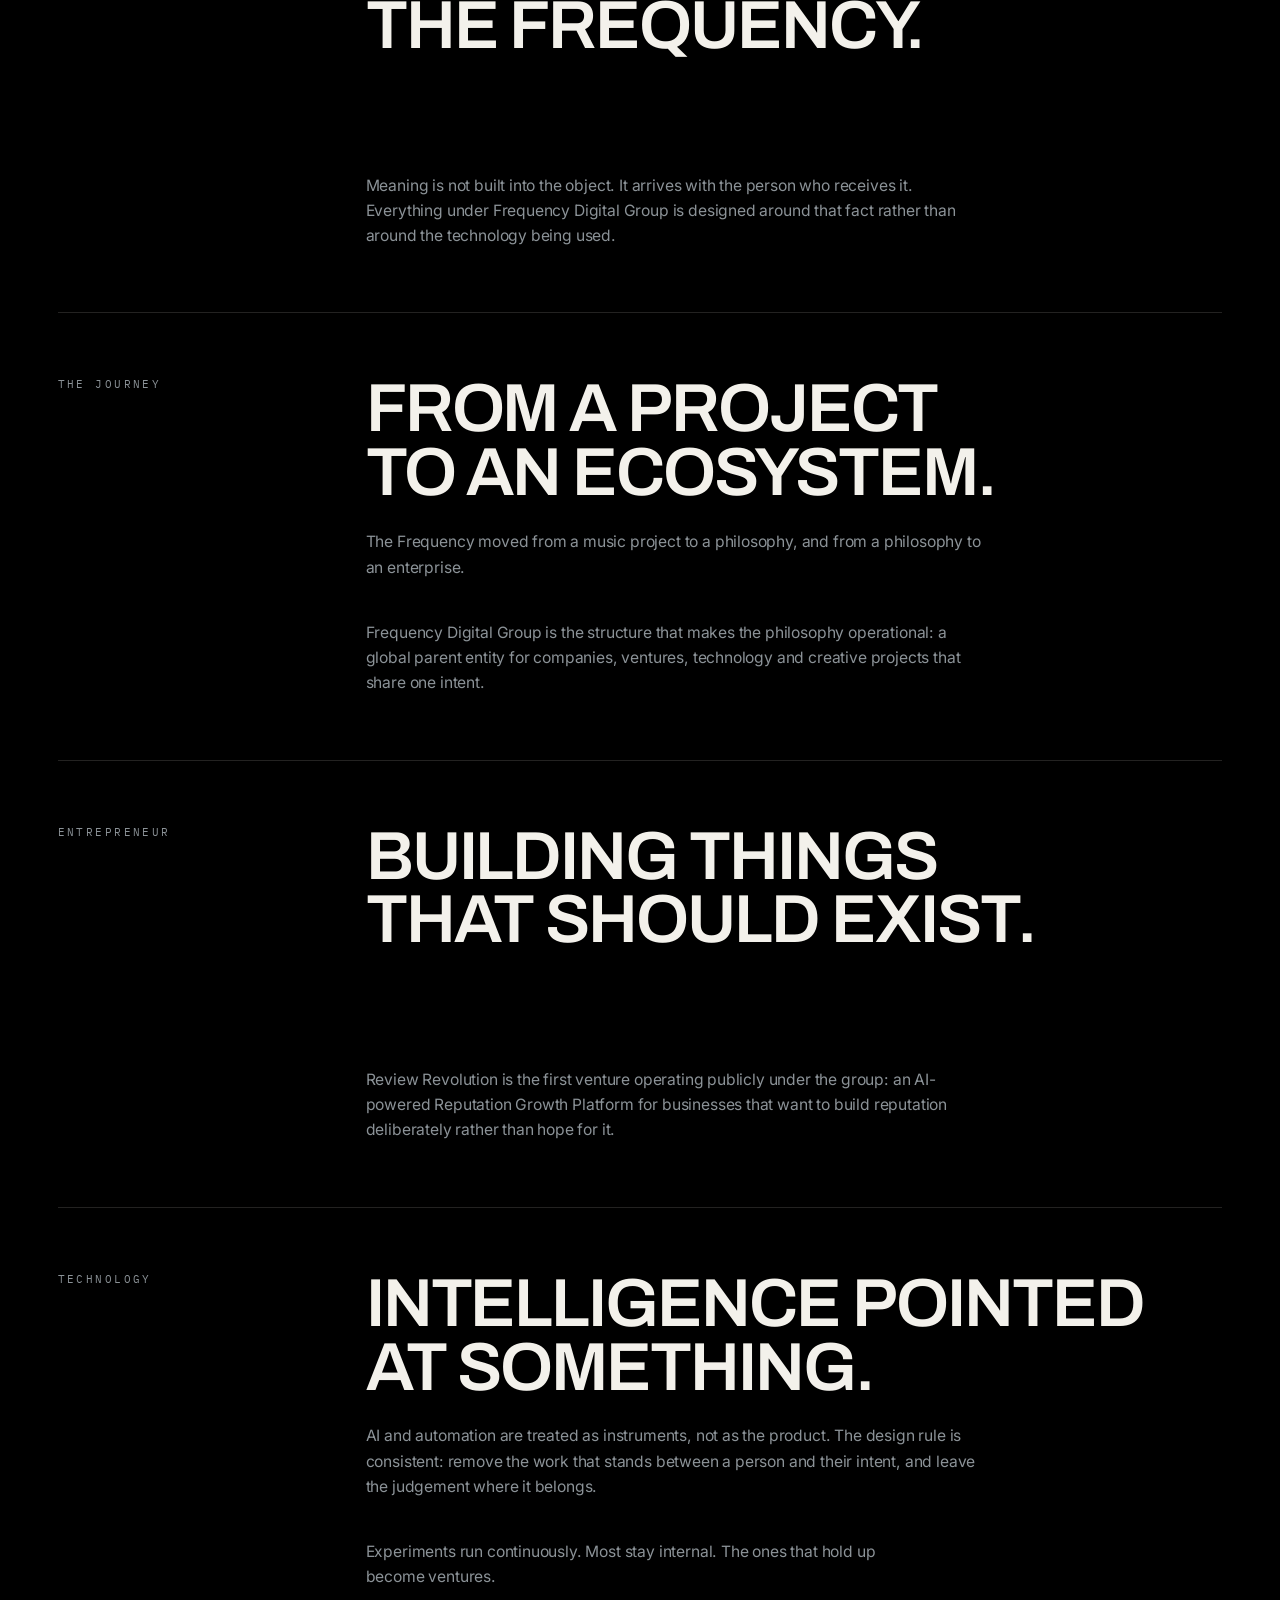
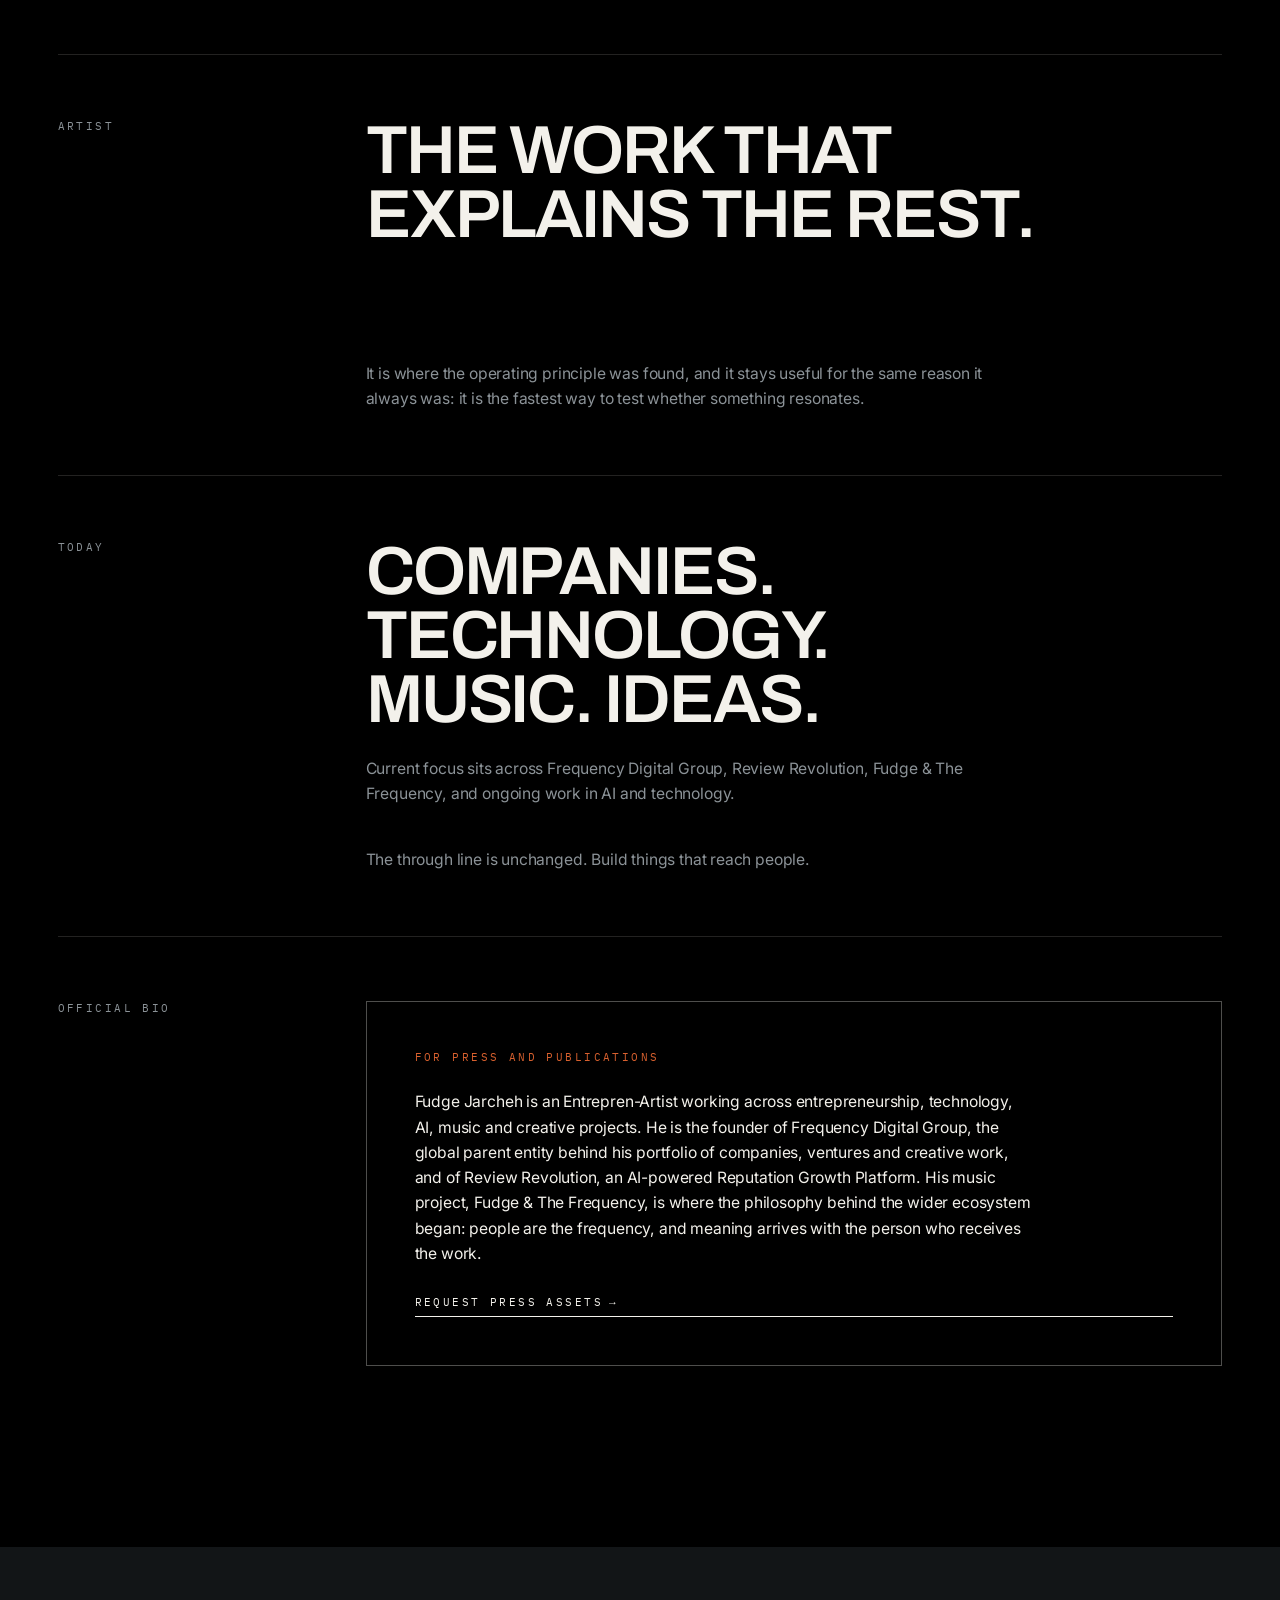
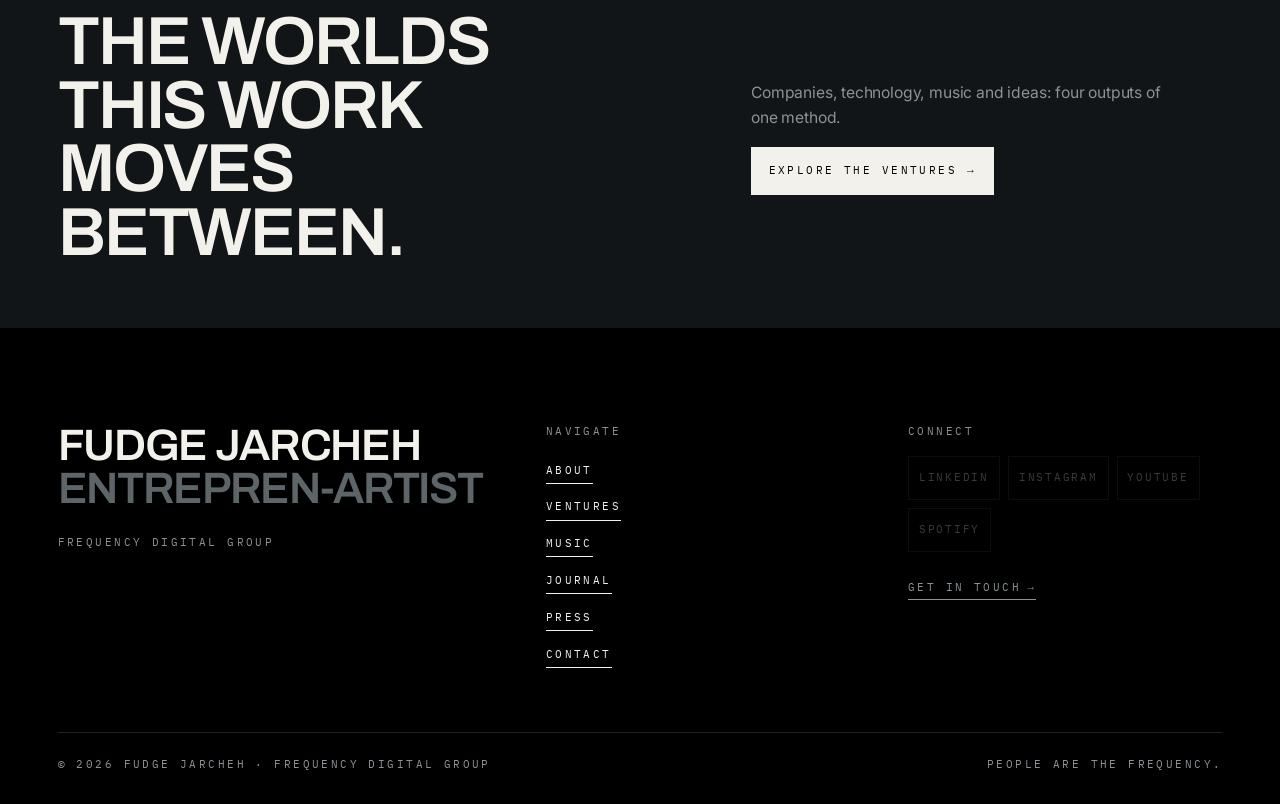
==== commit ff95cad9: "Use the generated photographic hero on the About page Replaces the head-about.svg placeholder with t" ====
--- a/pages/about.html
+++ b/pages/about.html
@@ -13,11 +13,11 @@
 <meta property="og:title" content="About: Fudge Jarcheh | Entrepren-Artist">
 <meta property="og:description" content="The editorial biography of Fudge Jarcheh: the story, the philosophy, the journey from music to Frequency Digital Group, and the work happening today.">
 <meta property="og:url" content="https://fudgejarcheh.com/pages/about.html">
-<meta property="og:image" content="https://fudgejarcheh.com/assets/images/head-about.svg">
+<meta property="og:image" content="https://fudgejarcheh.com/assets/images/head-about.webp">
 <meta name="twitter:card" content="summary_large_image">
 <meta name="twitter:title" content="About: Fudge Jarcheh | Entrepren-Artist">
 <meta name="twitter:description" content="The editorial biography of Fudge Jarcheh: the story, the philosophy, the journey from music to Frequency Digital Group, and the work happening today.">
-<meta name="twitter:image" content="https://fudgejarcheh.com/assets/images/head-about.svg">
+<meta name="twitter:image" content="https://fudgejarcheh.com/assets/images/head-about.webp">
 
 <link rel="icon" href="../assets/icons/favicon.svg" type="image/svg+xml">
 <link rel="apple-touch-icon" href="../assets/icons/mark.svg">
@@ -45,7 +45,7 @@
 <main id="main">
 <section class="pagehead" aria-labelledby="page-title">
   <div class="pagehead__bg" data-parallax="0.10">
-    <img src="../assets/images/head-about.svg" alt="Cool blue light crossing a dark field, split by a single horizontal band." loading="eager" fetchpriority="high" decoding="async" width="1920" height="1200">
+    <img src="../assets/images/head-about.webp" alt="A dark, near-empty room lit only by a warm amber shaft of light falling through a tall window, cutting across a blue-black concrete floor." loading="eager" fetchpriority="high" decoding="async" width="2000" height="1131" style="--focal-m:75% 50%">
   </div>
   <div class="pagehead__inner wrap">
     <p class="t-meta">About</p>
--- a/css/base.css
+++ b/css/base.css
@@ -604,6 +604,13 @@
 }
 .pagehead__bg { position: absolute; inset: -9% 0; height: 118%; z-index: 0; }
 .pagehead__bg > * { width: 100%; height: 100%; object-fit: cover; }
+/* A 16:9 plate in a portrait viewport crops to a narrow vertical
+   slice, so a subject sitting off-centre drops out of frame
+   entirely. Each pagehead names its own focal point in --focal-m
+   to keep that subject visible once the crop gets narrow. */
+@media (max-width: 760px) {
+  .pagehead__bg > * { object-position: var(--focal-m, 50% 50%); }
+}
 .pagehead__bg::after {
   content: ""; position: absolute; inset: 0;
   background: linear-gradient(to top, var(--ink) 2%, rgba(0,0,0,0.35) 55%, rgba(0,0,0,0.55));
